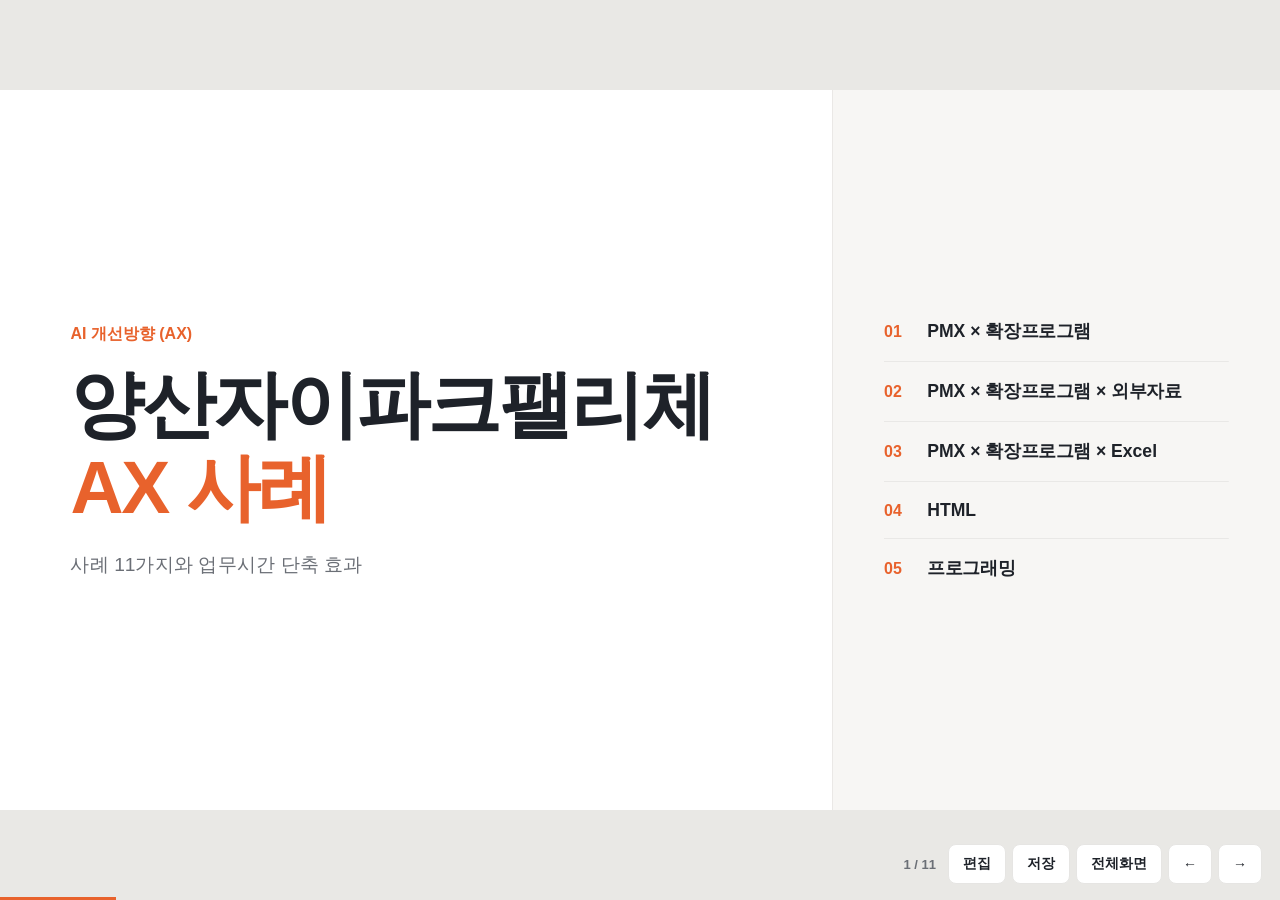
==== ax/index.html @ f62d70ca "Add files via upload" ====
<!DOCTYPE html>
<html lang="ko"><head><meta charset="utf-8"><meta name="viewport" content="width=device-width,initial-scale=1">
<title>양산자이파크팰리체 AX 사례</title>
<style>
:root{--ink:#1E2229;--sub:#6B6F76;--line:#E6E5E3;--soft:#F7F6F4;--soft2:#EFEEEB;--acc:#E8622C;--acc2:#FCEDE5;--blue:#2783DE;--blue2:#E5F2FC}
*{box-sizing:border-box;margin:0;padding:0}
html,body{height:100%;background:#E9E8E5;overflow:hidden;font-family:Pretendard,"Malgun Gothic","Apple SD Gothic Neo","Noto Sans KR","Noto Sans CJK KR",sans-serif;color:var(--ink);-webkit-font-smoothing:antialiased}
#stage{position:absolute;left:50%;top:50%;width:1600px;height:900px;transform-origin:0 0}
.slide{position:absolute;inset:0;background:#fff;padding:72px 88px;display:none;overflow:hidden}
.slide.active{display:block;animation:fade .25s ease}
@keyframes fade{from{opacity:0}to{opacity:1}}
@media (prefers-reduced-motion:reduce){.slide.active{animation:none}}
em{font-style:normal;color:var(--acc)}
.lab{font-size:18px;font-weight:700;color:var(--acc);letter-spacing:.02em;display:flex;gap:10px;align-items:center}
.head h2,.side h2{font-size:46px;font-weight:800;letter-spacing:-.02em;line-height:1.25;margin-top:14px}
.chip{display:inline-block;padding:7px 14px;border:1.5px solid var(--ink);border-radius:8px;font-size:17px;font-weight:700;background:#fff}
.x{margin:0 8px;color:var(--acc);font-weight:800;font-size:20px}
.ph{color:#A8A6A1!important}
/* cover */
.cover{display:none;padding:0}
.cover.active{display:grid;grid-template-columns:1fr 560px}
.cv-l{padding:110px 88px;display:flex;flex-direction:column;justify-content:center}
.kicker{font-size:20px;font-weight:700;color:var(--acc)}
.cover h1{font-size:92px;line-height:1.12;font-weight:800;letter-spacing:-.03em;margin:24px 0 28px}
.sub{font-size:24px;color:var(--sub)}
.who{margin-top:64px;font-size:20px;font-weight:600}
.cv-r{background:var(--soft);color:var(--ink);border-left:1px solid var(--line);padding:110px 64px;display:flex;flex-direction:column;justify-content:center;gap:0}
.cv-row{display:flex;gap:24px;align-items:baseline;padding:22px 0;border-bottom:1px solid var(--line);font-size:22px;font-weight:600}
.cv-row:last-child{border-bottom:0}
.cv-row b{color:var(--acc);font-size:20px;min-width:30px}
/* overview */
.ovs.active{background:var(--soft)}
.ov{display:grid;grid-template-columns:repeat(5,1fr);gap:18px;margin-top:52px;height:560px}
.ov-card{all:unset;box-sizing:border-box;cursor:pointer;background:#fff;border:1px solid var(--line);border-top:5px solid var(--acc);border-radius:12px;padding:28px 26px;display:flex;flex-direction:column;transition:transform .15s,box-shadow .15s}
.ov-card:hover,.ov-card:focus-visible{box-shadow:0 1px 2px rgba(0,0,0,.05),0 8px 20px rgba(0,0,0,.06)}
.ov-top{display:flex;justify-content:space-between;align-items:center}
.ov-n{font-size:48px;font-weight:800;color:var(--acc);line-height:1;letter-spacing:-.02em}
.ov-c{font-size:14px;font-weight:700;color:var(--acc);background:var(--acc2);border-radius:6px;padding:5px 10px}
.ov-f{margin:26px 0 24px;height:150px;display:flex;flex-direction:column;align-items:center;justify-content:flex-start;text-align:center;gap:2px}
.ft{font-size:25px;font-weight:800;line-height:1.3;letter-spacing:-.01em}
.fx{font-size:18px;font-weight:800;color:var(--acc);line-height:1.1}
.ov-card ul{list-style:none;border-top:1px solid var(--line);padding-top:20px;display:flex;flex-direction:column;gap:10px}
.ov-card li{font-size:19px;font-weight:600;display:flex;align-items:center;gap:10px;color:#3A3F47}
.ov-card li:before{content:"";width:6px;height:6px;border-radius:50%;background:var(--acc);flex:0 0 6px}
/* section */
.sec.active{display:grid;grid-template-columns:320px 1fr;grid-template-rows:auto 1fr;column-gap:32px;row-gap:24px;padding:48px 56px 40px}
.sec .side{display:contents}
.sec .side>.lab,.sec .side>h2{grid-column:1/-1}
.sec .side>.lab{grid-row:1;align-self:start}
.sec .side>h2{grid-row:1;margin:40px 0 0!important}
.sec .cases{grid-column:1;grid-row:2}
.sec .stagev{grid-column:2;grid-row:2;justify-content:flex-start}
.side{display:flex;flex-direction:column;min-height:0}
.num{background:var(--acc);color:#fff;border-radius:6px;padding:2px 10px}
.side h2{font-size:36px;white-space:nowrap}
.tools{margin:18px 0 22px}
.cases{display:flex;flex-direction:column;gap:10px;flex:1;min-height:0}
.case{border:1px solid var(--line);border-radius:10px;padding:14px 18px;cursor:pointer;background:#fff;transition:border-color .15s,background .15s}
.case:focus-visible{outline:2px solid var(--blue)}
.case.on{border-color:var(--acc);background:var(--acc2)}
.step{margin-left:6px;font-size:15px;color:var(--sub);font-weight:600}
.c-name{font-size:24px;font-weight:800}

.sec:not(.multi) .c-name{font-size:30px}.sec:not(.multi) .case{padding:28px 26px;cursor:default;background:var(--soft);border-color:var(--line)}.sec:not(.multi) .c-body p{font-size:18px;margin-top:18px}.sec:not(.multi) .c-body b{font-size:13px}
.multi .cases{gap:10px}.multi .case{padding:14px 18px}.multi .c-name{font-size:21px}
.c-body{display:block;margin-top:8px}
.case.on .c-body,.sec:not(.multi) .c-body{display:block}
.c-body p{font-size:15px;line-height:1.45;display:flex;flex-direction:column;gap:2px;margin-top:8px}
.c-body b{font-size:12px;font-weight:800;color:var(--acc);letter-spacing:.04em}
.arr{font-size:26px;color:var(--sub)}
.stagev{position:relative;display:flex;flex-direction:column;justify-content:center}
.vslot{display:none;width:100%;max-height:100%;aspect-ratio:16/9;background:var(--soft);border:1.5px dashed #D3D1CC;border-radius:12px;overflow:hidden;position:relative}
.vslot.on{display:block}
.vslot video,.vslot iframe{width:100%;height:100%;border:0;display:block;background:#000}
.vempty{position:absolute;inset:0;display:flex;flex-direction:column;align-items:center;justify-content:center;gap:14px;color:var(--sub);font-size:18px;text-align:center}
.vempty .play{width:84px;height:84px;border-radius:50%;border:2px solid var(--acc);display:flex;align-items:center;justify-content:center;font-size:30px;color:var(--acc);padding-left:5px}
.vempty small{font-size:15px;color:#A8A6A1}
.vslot:has(video),.vslot:has(iframe){background:#000;border:0}
.vslot:has(.ytcard){background:#000;border:0}
.ytcard{position:absolute;inset:0;display:flex;align-items:center;justify-content:center;text-decoration:none}
.ytcard img{width:100%;height:100%;object-fit:contain;opacity:.85}
.ytplay{position:absolute;width:96px;height:68px;border-radius:18px;background:#FF0033;color:#fff;font-size:30px;display:flex;align-items:center;justify-content:center;padding-left:4px}
.ytmsg{position:absolute;bottom:22px;color:#fff;font-size:17px;font-weight:600;background:rgba(0,0,0,.55);padding:8px 16px;border-radius:8px}
body.editing .vslot{cursor:pointer}
body.editing .vslot:has(video,iframe,.ytcard)::after{content:"클릭해서 영상 바꾸기";position:absolute;inset:0;display:flex;align-items:flex-start;justify-content:flex-end;padding:16px;font-size:16px;font-weight:700;color:#fff;background:linear-gradient(rgba(0,0,0,.45),transparent 30%);z-index:5}
.vcap{display:flex;align-items:center;gap:10px;margin-top:16px;font-size:18px;font-weight:700}
.dot{width:10px;height:10px;border-radius:50%;background:var(--acc)}
body.editing .vslot{cursor:pointer;outline:2px dashed var(--acc);outline-offset:4px}
/* summary */
.sum-wrap{display:grid;grid-template-columns:1fr 360px;gap:40px;margin-top:32px}
.bars{display:flex;flex-direction:column;gap:5px}
.bars-h,.bar{display:grid;grid-template-columns:210px 1fr 170px 90px;align-items:center;gap:16px;height:44px}
.bar .bn{font-size:17px;font-weight:700;white-space:nowrap;overflow:hidden;text-overflow:ellipsis}
.bar .bn i{font-style:normal;color:var(--acc);font-size:13px;margin-right:8px}
.track{position:relative;height:30px;background:var(--soft);border-radius:6px}
.track .b1{position:absolute;left:0;top:0;bottom:0;background:#D9D7D3;border-radius:6px}
.track .b2{position:absolute;left:0;top:0;bottom:0;background:var(--acc);border-radius:6px}
.track .tx{position:absolute;left:12px;top:0;line-height:30px;font-size:13px;color:var(--sub);font-weight:600}
.bars-h{font-size:13px;color:var(--sub);font-weight:700;height:22px;align-items:center}.bars-h span:nth-child(3),.bars-h span:nth-child(4){text-align:right}
.bar .bt{font-size:16px;font-weight:700;text-align:right;white-space:nowrap;color:var(--sub)}.bar .bt .bf,.bar .bt .af{color:var(--ink)}
.bar .bp{font-size:16px;font-weight:800;text-align:right;white-space:nowrap}
.bar .bp small{font-size:12px;color:var(--sub);font-weight:600;margin-left:4px}
.total{background:var(--acc2);color:var(--ink);border-radius:14px;padding:40px 36px;display:flex;flex-direction:column}
.t-lab{font-size:18px;font-weight:700;color:var(--sub)}
.t-row{display:flex;align-items:center;gap:18px;margin-top:28px}
.t-row small{display:block;font-size:14px;color:var(--sub);font-weight:600;margin-bottom:4px}
.t-row b{font-size:32px;font-weight:800;white-space:nowrap}
.t-row div:nth-child(3) b{color:var(--acc)}

.t-pct{margin-top:40px;display:flex;align-items:baseline;gap:10px}
.t-pct b{font-size:80px;white-space:nowrap;font-weight:800;line-height:1;color:var(--acc);letter-spacing:-.03em}
.t-pct span{font-size:26px;font-weight:700;white-space:nowrap}
.t-note{margin-top:auto;font-size:14px;color:rgba(255,255,255,.55);line-height:1.5}
.legend{display:flex;gap:20px;font-size:14px;color:var(--sub);margin-top:14px;font-weight:600}
.legend span:before{content:"";display:inline-block;width:14px;height:10px;border-radius:3px;margin-right:6px;background:#D9D7D3}
.legend span.a:before{background:var(--acc)}
.kpi{display:grid;grid-template-columns:1fr 60px 1fr 1fr;gap:24px;align-items:center;margin-top:110px}
.k{background:var(--soft);border-radius:14px;padding:40px 40px 44px}
.k small{display:block;font-size:20px;font-weight:700;color:var(--sub)}
.kv{display:flex;align-items:baseline;gap:8px;margin-top:18px;white-space:nowrap}
.kv b{font-size:96px;font-weight:800;line-height:1;letter-spacing:-.03em}
.kv span{font-size:28px;font-weight:700}
.k-arr{font-size:44px;color:var(--sub);text-align:center}
.k.hl{background:var(--acc2)}.k.hl b,.k.hl .kv span{color:var(--acc)}
.k-note{margin-top:36px;font-size:17px;color:var(--sub)}
/* end */
.end.active{display:flex;flex-direction:column;padding:96px 88px}
.end h2{font-size:64px;font-weight:800;line-height:1.25;letter-spacing:-.02em}
.next{display:grid;grid-template-columns:repeat(3,1fr);gap:24px;margin-top:72px}
.next>div{border-top:3px solid var(--ink);padding-top:24px}
.next b{font-size:18px;color:var(--acc)}
.next h3{font-size:30px;font-weight:800;margin:12px 0 12px}
.next p{font-size:19px;color:var(--sub);line-height:1.5}
.end-f{margin-top:auto;font-size:18px;color:var(--sub);font-weight:600}
/* chrome */
#nav{position:fixed;right:18px;bottom:16px;display:flex;gap:6px;z-index:10;align-items:center}
#nav button{min-width:44px;height:40px;padding:0 14px;border:1px solid var(--line);background:#fff;border-radius:8px;font:inherit;font-size:14px;font-weight:700;color:var(--ink);cursor:pointer}
#nav button:hover{border-color:var(--ink)}
#nav #edit.on{background:var(--acc);border-color:var(--acc);color:#fff}
#pg{font-size:13px;color:var(--sub);margin-right:6px;font-weight:600}
#prog{position:fixed;left:0;bottom:0;height:3px;background:var(--acc);z-index:10;transition:width .2s}
body.present #nav{opacity:0}body.present #nav:hover{opacity:1}
body.editing .e{outline:1px dashed #E8622C66;cursor:text;min-width:10px}
body.editing .e:focus{outline:2px solid var(--acc)}
#hint{position:fixed;left:18px;bottom:22px;font-size:13px;color:var(--sub);display:none;z-index:10}
body.editing #hint{display:block}
/* modal */
#vm{position:fixed;inset:0;background:rgba(20,22,26,.5);display:none;align-items:center;justify-content:center;z-index:20}
#vm.open{display:flex}
#vm .box{background:#fff;border-radius:12px;padding:28px;width:520px;font-size:15px}
#vm h4{font-size:20px;margin-bottom:6px}
#vm p{color:var(--sub);line-height:1.5;margin-bottom:16px;font-size:14px}
#vm label{display:block;font-weight:700;margin:14px 0 6px}
#vm input[type=text]{width:100%;height:44px;border:1px solid var(--line);border-radius:8px;padding:0 12px;font:inherit}
#vm .row{display:flex;gap:8px;margin-top:22px;justify-content:flex-end}
#vm button{height:44px;padding:0 16px;border-radius:8px;border:1px solid var(--line);background:#fff;font:inherit;font-weight:700;cursor:pointer}
#vm .pri{background:var(--ink);color:#fff;border-color:var(--ink)}
#vm .del{margin-right:auto;color:#C2453A}
#vm .file{background:var(--soft);width:100%;text-align:left}
</style></head>
<body class="">
<div id="stage" style="transform: translate(-50%, -50%) scale(1.00111); transform-origin: center center; left: 50%; top: 50%;">
<section class="slide cover">
 <div class="cv-l">
  <div class="kicker e">AI 개선방향 (AX)</div>
  <h1 class="e">양산자이파크팰리체<br><em>AX 사례</em></h1>
  <p class="sub e">사례 11가지와 업무시간 단축 효과</p>
 </div>
 <div class="cv-r"><div class="cv-row"><b>01</b><span>PMX × 확장프로그램</span></div><div class="cv-row"><b>02</b><span>PMX × 확장프로그램 × 외부자료</span></div><div class="cv-row"><b>03</b><span>PMX × 확장프로그램 × Excel</span></div><div class="cv-row"><b>04</b><span>HTML</span></div><div class="cv-row"><b>05</b><span>프로그래밍</span></div></div>
</section>
<section class="slide ovs">
 <div class="head"><div class="lab e">한눈에 보기</div><h2 class="e">도구 조합 5가지로 <em>11개 업무</em>를 바꿨습니다</h2></div>
 <div class="ov"><button class="ov-card" data-go="sec01"><div class="ov-top"><span class="ov-n">01</span><span class="ov-c">사례 4</span></div><div class="ov-f"><span class="ft">PMX</span><span class="fx">×</span><span class="ft">확장프로그램</span></div><ul><li><span class="e">위험성평가</span></li><li><span class="e">출역</span></li><li><span class="e">장비관리</span></li><li><span class="e">유소견자 관리</span></li></ul></button><button class="ov-card" data-go="sec02"><div class="ov-top"><span class="ov-n">02</span><span class="ov-c">사례 2</span></div><div class="ov-f"><span class="ft">PMX</span><span class="fx">×</span><span class="ft">확장프로그램</span><span class="fx">×</span><span class="ft">외부자료</span></div><ul><li><span class="e">노무비닷컴</span></li><li><span class="e">혹서기 관리</span></li></ul></button><button class="ov-card" data-go="sec03"><div class="ov-top"><span class="ov-n">03</span><span class="ov-c">사례 1</span></div><div class="ov-f"><span class="ft">PMX</span><span class="fx">×</span><span class="ft">확장프로그램</span><span class="fx">×</span><span class="ft">Excel</span></div><ul><li><span class="e">건강기록 자동입력</span></li></ul></button><button class="ov-card" data-go="sec04"><div class="ov-top"><span class="ov-n">04</span><span class="ov-c">사례 1</span></div><div class="ov-f"><span class="ft">HTML</span></div><ul><li><span class="e">안전관리비</span></li></ul></button><button class="ov-card" data-go="sec05"><div class="ov-top"><span class="ov-n">05</span><span class="ov-c">사례 3</span></div><div class="ov-f"><span class="ft">프로그래밍</span></div><ul><li><span class="e">근골격계</span></li><li><span class="e">MSDS 경고표지</span></li><li><span class="e">AI CCTV</span></li></ul></button></div>
</section>
<section class="slide sec multi" id="sec01">
 <div class="side">
  <div class="lab"><span class="num">01</span><span class="e">AX 사례</span></div>
  <h2 class="e">PMX × 확장프로그램</h2>
  <div class="cases"><div class="case on" data-id="risk" tabindex="0">
  <div class="c-name e">위험성평가</div>
  <div class="c-body"><p><b>Before</b><span class="e ph">기존 업무 방식을 입력하세요</span></p><p><b>After</b><span class="e ph">개선된 방식을 입력하세요</span></p></div>
</div><div class="case" data-id="work" tabindex="0">
  <div class="c-name e">출역</div>
  <div class="c-body"><p><b>Before</b><span class="e ph">기존 업무 방식을 입력하세요</span></p><p><b>After</b><span class="e ph">개선된 방식을 입력하세요</span></p></div>
</div><div class="case" data-id="equip" tabindex="0">
  <div class="c-name e">장비관리</div>
  <div class="c-body"><p><b>Before</b><span class="e ph">기존 업무 방식을 입력하세요</span></p><p><b>After</b><span class="e ph">개선된 방식을 입력하세요</span></p></div>
</div><div class="case" data-id="health" tabindex="0">
  <div class="c-name e">유소견자 관리</div>
  <div class="c-body"><p><b>Before</b><span class="e ph">기존 업무 방식을 입력하세요</span></p><p><b>After</b><span class="e ph">개선된 방식을 입력하세요</span></p></div>
</div></div>
 </div>
 <div class="stagev"><div class="vslot on" data-id="risk" data-src="https://youtube.com/shorts/y5sbkFoFBXw?si=GekXJqqQAUmkDyYn"></div><div class="vslot" data-id="work" data-src=""></div><div class="vslot" data-id="equip" data-src=""></div><div class="vslot" data-id="health" data-src=""></div></div>
</section>
<section class="slide sec" id="sec02">
 <div class="side">
  <div class="lab"><span class="num">02</span><span class="e">AX 사례</span><span class="step">1 / 2</span></div>
  <h2 class="e">PMX × 확장프로그램 × 외부자료</h2>
  <div class="cases"><div class="case on" data-id="nomu" tabindex="0">
  <div class="c-name e">노무비닷컴</div>
  <div class="c-body"><p><b>Before</b><span class="e ph">기존 업무 방식을 입력하세요</span></p><p><b>After</b><span class="e ph">개선된 방식을 입력하세요</span></p></div>
</div></div>
 </div>
 <div class="stagev"><div class="vslot on" data-id="nomu" data-src=""></div></div>
</section>
<section class="slide sec">
 <div class="side">
  <div class="lab"><span class="num">02</span><span class="e">AX 사례</span><span class="step">2 / 2</span></div>
  <h2 class="e">PMX × 확장프로그램 × 외부자료</h2>
  <div class="cases"><div class="case on" data-id="heat" tabindex="0">
  <div class="c-name e">혹서기 관리</div>
  <div class="c-body"><p><b>Before</b><span class="e ph">기존 업무 방식을 입력하세요</span></p><p><b>After</b><span class="e ph">개선된 방식을 입력하세요</span></p></div>
</div></div>
 </div>
 <div class="stagev"><div class="vslot on" data-id="heat" data-src=""></div></div>
</section>
<section class="slide sec" id="sec03">
 <div class="side">
  <div class="lab"><span class="num">03</span><span class="e">AX 사례</span></div>
  <h2 class="e">PMX × 확장프로그램 × Excel</h2>
  <div class="cases"><div class="case on" data-id="hrec" tabindex="0">
  <div class="c-name e">건강기록 자동입력</div>
  <div class="c-body"><p><b>Before</b><span class="e ph">기존 업무 방식을 입력하세요</span></p><p><b>After</b><span class="e ph">개선된 방식을 입력하세요</span></p></div>
</div></div>
 </div>
 <div class="stagev"><div class="vslot on" data-id="hrec" data-src=""></div></div>
</section>
<section class="slide sec" id="sec04">
 <div class="side">
  <div class="lab"><span class="num">04</span><span class="e">AX 사례</span></div>
  <h2 class="e">HTML</h2>
  <div class="cases"><div class="case on" data-id="sfee" tabindex="0">
  <div class="c-name e">안전관리비</div>
  <div class="c-body"><p><b>Before</b><span class="e ph">기존 업무 방식을 입력하세요</span></p><p><b>After</b><span class="e ph">개선된 방식을 입력하세요</span></p></div>
</div></div>
 </div>
 <div class="stagev"><div class="vslot on" data-id="sfee" data-src=""></div></div>
</section>
<section class="slide sec" id="sec05">
 <div class="side">
  <div class="lab"><span class="num">05</span><span class="e">AX 사례</span><span class="step">1 / 3</span></div>
  <h2 class="e">프로그래밍</h2>
  <div class="cases"><div class="case on" data-id="msk" tabindex="0">
  <div class="c-name e">근골격계</div>
  <div class="c-body"><p><b>Before</b><span class="e ph">기존 업무 방식을 입력하세요</span></p><p><b>After</b><span class="e ph">개선된 방식을 입력하세요</span></p></div>
</div></div>
 </div>
 <div class="stagev"><div class="vslot on" data-id="msk" data-src=""></div></div>
</section>
<section class="slide sec">
 <div class="side">
  <div class="lab"><span class="num">05</span><span class="e">AX 사례</span><span class="step">2 / 3</span></div>
  <h2 class="e">프로그래밍</h2>
  <div class="cases"><div class="case on" data-id="msds" tabindex="0">
  <div class="c-name e">MSDS 경고표지</div>
  <div class="c-body"><p><b>Before</b><span class="e ph">기존 업무 방식을 입력하세요</span></p><p><b>After</b><span class="e ph">개선된 방식을 입력하세요</span></p></div>
</div></div>
 </div>
 <div class="stagev"><div class="vslot on" data-id="msds" data-src=""></div></div>
</section>
<section class="slide sec">
 <div class="side">
  <div class="lab"><span class="num">05</span><span class="e">AX 사례</span><span class="step">3 / 3</span></div>
  <h2 class="e">프로그래밍</h2>
  <div class="cases"><div class="case on" data-id="cctv" tabindex="0">
  <div class="c-name e">AI CCTV</div>
  <div class="c-body"><p><b>Before</b><span class="e ph">기존 업무 방식을 입력하세요</span></p><p><b>After</b><span class="e ph">개선된 방식을 입력하세요</span></p></div>
</div></div>
 </div>
 <div class="stagev"><div class="vslot on" data-id="cctv" data-src=""></div></div>
</section>
<section class="slide sum">
 <div class="head"><div class="lab e">효과</div><h2 class="e">반복업무 시간이 <em>이만큼</em> 줄었습니다</h2></div>
 <div class="kpi">
  <div class="k"><small class="e">기존</small><div class="kv"><b class="bf e ph">○○</b><span class="e">시간</span></div></div>
  <div class="k-arr">→</div>
  <div class="k"><small class="e">AX 적용 후</small><div class="kv"><b class="af e ph">○○</b><span class="e">시간</span></div></div>
  <div class="k hl"><small class="e">단축</small><div class="kv"><b id="tPct">○○</b><span>%</span></div></div>
 </div>
 <p class="k-note e ph">기준을 입력하세요 (예: 월 기준, 11개 업무 합계)</p>
</section>
</div>
<div id="prog" style="width: 27.2727%;"></div>
<div id="hint">편집 모드 · 점선 글자 클릭해 수정 · 영상 칸 클릭해 영상 넣기 · Ctrl+S 저장</div>
<div id="nav"><span id="pg">3 / 11</span><button id="edit" class="">편집</button><button id="save" title="수정한 내용을 HTML 파일로 저장">저장</button><button id="full" title="전체화면">전체화면</button><button id="prev" aria-label="이전">←</button><button id="next" aria-label="다음">→</button></div>
<div id="vm" class=""><div class="box">
 <h4>시연영상 넣기</h4>
 <p>파일은 <b>이 HTML과 같은 폴더</b>에 두세요. 저장하면 파일 이름으로 연결됩니다.</p>
 <button class="file" id="vmFile">📁 영상 파일 선택 (mp4 등)</button><input type="file" id="vmInput" accept="video/*" hidden="">
 <label for="vmUrl">또는 링크 (유튜브·영상 주소)</label>
 <input type="text" id="vmUrl" placeholder="https://youtu.be/...">
 <div class="row"><button class="del" id="vmDel">영상 지우기</button><button id="vmCancel">취소</button><button class="pri" id="vmOk">적용</button></div>
</div></div>
<script>
(function(){
const S=[...document.querySelectorAll('.slide')];let cur=0;const stage=document.getElementById('stage');
const blobs={};
function fit(){const k=Math.min(innerWidth/1600,innerHeight/900);stage.style.transform=`scale(${k}) translate(-50%,-50%)`;stage.style.transformOrigin='0 0';stage.style.left='50%';stage.style.top='50%';stage.style.transform=`translate(-50%,-50%) scale(${k})`;stage.style.transformOrigin='center center'}
addEventListener('resize',fit);fit();
function show(i){cur=(i+S.length)%S.length;S.forEach((s,j)=>s.classList.toggle('active',j===cur));
 document.querySelectorAll('video').forEach(v=>{if(!S[cur].contains(v))v.pause()});
 document.getElementById('pg').textContent=(cur+1)+' / '+S.length;document.getElementById('prog').style.width=((cur+1)/S.length*100)+'%';
 if(S[cur].classList.contains('sum'))summary();}
document.getElementById('next').onclick=()=>show(cur+1);document.getElementById('prev').onclick=()=>show(cur-1);
document.getElementById('full').onclick=()=>{document.fullscreenElement?document.exitFullscreen():document.documentElement.requestFullscreen()};
addEventListener('keydown',e=>{
 if((e.ctrlKey||e.metaKey)&&e.key.toLowerCase()==='s'){e.preventDefault();save();return}
 if(document.body.classList.contains('editing')&&document.activeElement&&document.activeElement.isContentEditable)return;
 if(document.getElementById('vm').classList.contains('open'))return;
 if(['ArrowRight','PageDown',' '].includes(e.key)){e.preventDefault();show(cur+1)}
 if(['ArrowLeft','PageUp'].includes(e.key)){e.preventDefault();show(cur-1)}
});
document.querySelectorAll('[data-go]').forEach(b=>b.onclick=()=>{if(document.body.classList.contains('editing'))return;show(S.indexOf(document.getElementById(b.dataset.go)))});
// cases -> video tabs
document.querySelectorAll('.sec').forEach(sec=>{sec.querySelectorAll('.case').forEach(c=>{
 const act=()=>{sec.querySelectorAll('.case').forEach(x=>x.classList.toggle('on',x===c));
  sec.querySelectorAll('.vslot').forEach(v=>{const on=v.dataset.id===c.dataset.id;v.classList.toggle('on',on);if(!on){const vd=v.querySelector('video');vd&&vd.pause()}});};
 c.addEventListener('click',e=>{if(e.target.isContentEditable)return;act()});c.addEventListener('keydown',e=>{if(e.key==='Enter'&&!e.target.isContentEditable)act()});
 if(c.classList.contains('on'))act();
})});
// video slots
function yt(u){const m=u.match(/(?:youtu\.be\/|v=|shorts\/|embed\/)([\w-]{11})/);return m?m[1]:null}
function render(v){const src=v.dataset.src;v.innerHTML='';
 if(!src){v.innerHTML='<div class="vempty"><div class="play">▶</div>시연영상<small>편집 모드에서 클릭해 영상을 넣으세요</small></div>';return}
 const id=yt(src);
 if(id){
  if(location.protocol==='file:'){v.innerHTML='<a class="ytcard" href="https://www.youtube.com/watch?v='+id+'" target="_blank" rel="noopener"><img src="https://i.ytimg.com/vi/'+id+'/hqdefault.jpg" alt="" onerror="this.remove()"><span class="ytplay">▶</span><span class="ytmsg">클릭하면 유튜브에서 재생됩니다</span></a>';
   v.querySelector('a').addEventListener('click',e=>{if(document.body.classList.contains('editing'))e.preventDefault()});return}
  v.innerHTML='<iframe src="https://www.youtube.com/embed/'+id+'?rel=0" referrerpolicy="strict-origin-when-cross-origin" allow="autoplay; encrypted-media; fullscreen; picture-in-picture" allowfullscreen></iframe>';return}
 if(/^https?:\/\/(drive\.google|.*sharepoint|.*vimeo)/.test(src)&&!/\.(mp4|webm|mov)(\?|$)/i.test(src)){let s=src.replace('/view','/preview');v.innerHTML='<iframe src="'+s+'" allow="autoplay; fullscreen" allowfullscreen></iframe>';return}
 const vd=document.createElement('video');vd.controls=true;vd.preload='metadata';vd.src=blobs[src]||src;v.appendChild(vd);}
document.querySelectorAll('.vslot').forEach(render);
let target=null,pendingFile=null;const vm=document.getElementById('vm'),url=document.getElementById('vmUrl'),inp=document.getElementById('vmInput');
document.querySelectorAll('.vslot').forEach(v=>v.addEventListener('click',e=>{if(!document.body.classList.contains('editing'))return;e.preventDefault();target=v;pendingFile=null;url.value=blobs[v.dataset.src]?'':v.dataset.src;document.getElementById('vmFile').textContent='📁 영상 파일 선택 (mp4 등)';vm.classList.add('open')},true));
document.getElementById('vmFile').onclick=()=>inp.click();
inp.onchange=()=>{const f=inp.files[0];if(!f)return;pendingFile=f;url.value='';document.getElementById('vmFile').textContent='📁 '+f.name;};
document.getElementById('vmCancel').onclick=()=>vm.classList.remove('open');
document.getElementById('vmDel').onclick=()=>{target.dataset.src='';render(target);vm.classList.remove('open')};
document.getElementById('vmOk').onclick=()=>{if(pendingFile){blobs[pendingFile.name]=URL.createObjectURL(pendingFile);target.dataset.src=pendingFile.name}else target.dataset.src=url.value.trim();render(target);vm.classList.remove('open');inp.value=''};
// numbers (summary slide)
const num=t=>{const n=parseFloat(String(t).replace(/[^\d.]/g,''));return isNaN(n)?null:n};
const fmt=m=>m>=60?(Math.round(m/6)/10)+'시간':Math.round(m*10)/10+'분';
function summary(){const s=document.querySelector('.sum');const bf=num(s.querySelector('.bf').textContent),af=num(s.querySelector('.af').textContent);
 document.getElementById('tPct').textContent=(bf&&af!=null)?Math.round((1-af/bf)*100):'○○';}
document.addEventListener('input',e=>{const t=e.target;if(t.classList&&t.classList.contains('ph'))t.classList.remove('ph');
 if(t.closest&&t.closest('.sum'))summary();
 });
document.addEventListener('focusin',e=>{const t=e.target;if(t.classList&&t.classList.contains('ph')&&document.body.classList.contains('editing')){const r=document.createRange();r.selectNodeContents(t);const sl=getSelection();sl.removeAllRanges();sl.addRange(r)}});
summary();
// edit / save
const eb=document.getElementById('edit');
function setEdit(on){document.body.classList.toggle('editing',on);eb.classList.toggle('on',on);eb.textContent=on?'편집 끝':'편집';document.querySelectorAll('.e').forEach(el=>{if(on)el.setAttribute('contenteditable','true');else el.removeAttribute('contenteditable')})}
eb.onclick=()=>setEdit(!document.body.classList.contains('editing'));
function save(){const was=document.body.classList.contains('editing');setEdit(false);
 document.querySelectorAll('.vslot').forEach(v=>v.innerHTML='');
 S.forEach(s=>s.classList.remove('active'));
 const h='<!DOCTYPE html>\n'+document.documentElement.outerHTML;
 document.querySelectorAll('.vslot').forEach(render);show(cur);if(was)setEdit(true);
 const a=document.createElement('a');a.href=URL.createObjectURL(new Blob([h],{type:'text/html'}));a.download='AX_발표자료.html';a.click();setTimeout(()=>URL.revokeObjectURL(a.href),1500);}
document.getElementById('save').onclick=save;
document.body.classList.remove('editing');document.body.className='';
show(0);window.__show=show;
})();
</script>

</body></html>
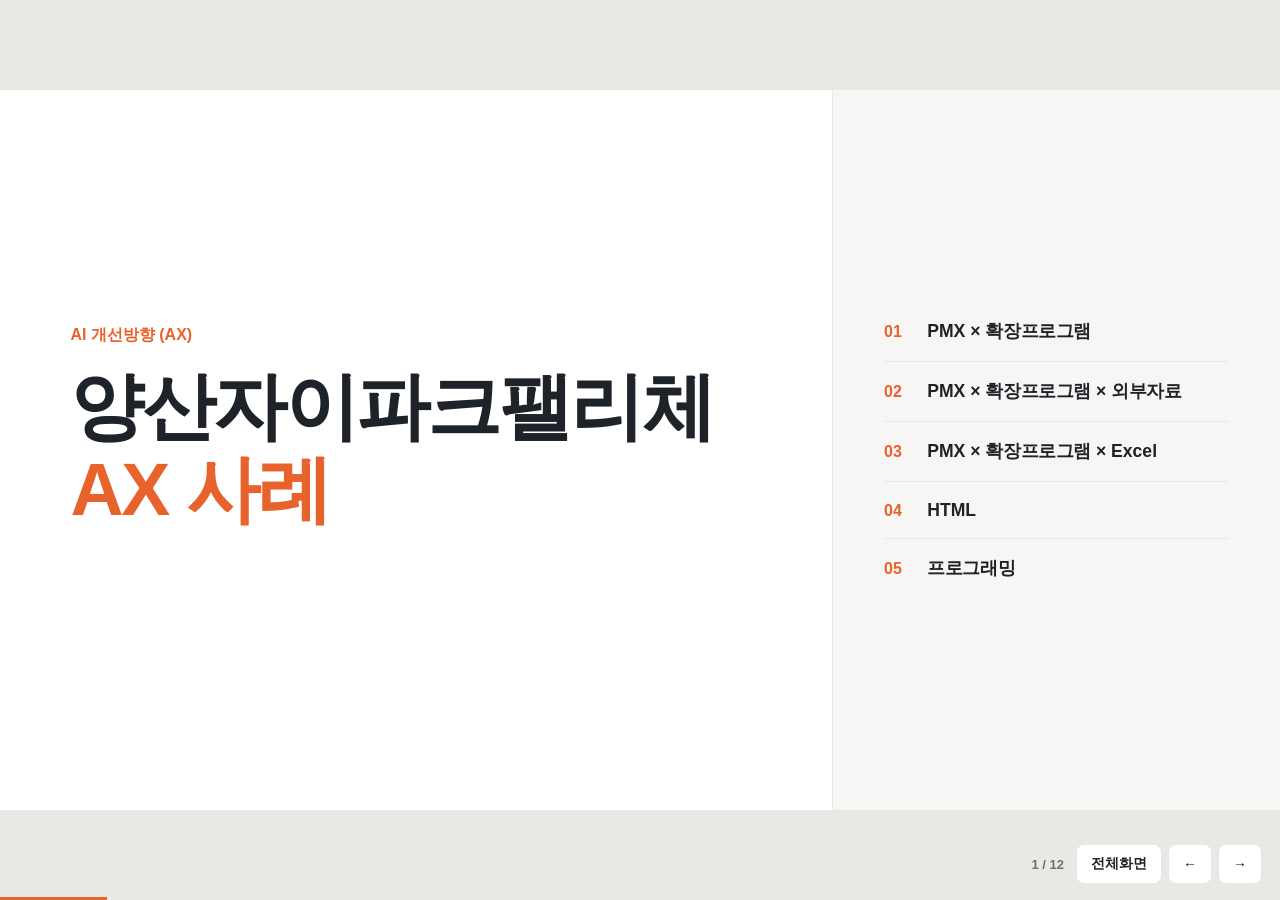
==== commit 0329840c: "Add files via upload" ====
--- a/ax/index.html
+++ b/ax/index.html
@@ -1,5 +1,5 @@
 <!DOCTYPE html>
-<html lang="ko"><head><meta charset="utf-8"><meta name="viewport" content="width=device-width,initial-scale=1">
+<html lang="ko" data-final="1"><head><meta charset="utf-8"><meta name="viewport" content="width=device-width,initial-scale=1">
 <title>양산자이파크팰리체 AX 사례</title>
 <style>
 :root{--ink:#1E2229;--sub:#6B6F76;--line:#E6E5E3;--soft:#F7F6F4;--soft2:#EFEEEB;--acc:#E8622C;--acc2:#FCEDE5;--blue:#2783DE;--blue2:#E5F2FC}
@@ -20,6 +20,54 @@
 .cover{display:none;padding:0}
 .cover.active{display:grid;grid-template-columns:1fr 560px}
 .cv-l{padding:110px 88px;display:flex;flex-direction:column;justify-content:center}
+.det{padding:56px 72px 64px;flex-direction:column}.det.active{display:flex}
+.det>.lab{display:flex;align-items:center;gap:10px}
+.det>h2{margin:14px 0 30px;font-size:40px;line-height:1.3}
+.dg{flex:1;min-height:0;display:grid;grid-template-columns:430px 1fr;gap:40px;align-items:center}
+.steps{list-style:none;display:flex;flex-direction:column;gap:14px;margin:0;padding:0}
+.steps li{display:flex;gap:16px;align-items:flex-start;background:#fff;border:1px solid var(--line);border-radius:12px;padding:20px 22px}
+.sn{flex:0 0 34px;height:34px;border-radius:50%;background:var(--acc);color:#fff;font-weight:800;font-size:17px;display:flex;align-items:center;justify-content:center}
+.steps b{display:block;font-size:21px;font-weight:800;line-height:1.35}
+.steps p{margin:6px 0 0;font-size:16px;line-height:1.5;color:var(--sub)}
+.shot{margin:0;display:flex;flex-direction:column;align-items:flex-end;min-height:0;height:100%;justify-content:center}
+.shot img{border-radius:10px;box-shadow:0 2px 4px rgba(0,0,0,.06),0 10px 28px rgba(0,0,0,.10);display:block}
+.shot figcaption{margin-top:12px;font-size:15px;color:var(--sub)}
+.dg2{flex:1;min-height:0;display:flex;flex-direction:column;justify-content:space-between;gap:24px}
+.pics{display:flex;align-items:center;justify-content:center;gap:22px}
+.parr{font-size:34px;color:var(--acc);font-weight:800}
+.shot2{margin:0;display:flex;flex-direction:column;align-items:flex-end}
+.shot2 img{border-radius:10px;box-shadow:0 2px 4px rgba(0,0,0,.06),0 10px 28px rgba(0,0,0,.10);display:block}
+.shot2 figcaption{margin-top:10px;font-size:15px;color:var(--sub)}
+.hsteps .steps{flex-direction:row;gap:14px}
+.hsteps .steps li{flex:1;padding:16px 18px}
+.hsteps .steps b{font-size:18px}.hsteps .steps p{font-size:15px}
+.fin{display:none;flex-direction:column;justify-content:center;padding:88px 120px}.fin.active{display:flex}
+.fin h2{font-size:76px;line-height:1.2;margin:22px 0 56px;letter-spacing:-.02em}
+.chips{display:flex;flex-wrap:wrap;gap:12px;max-width:1200px}
+.chip{border:0!important;font-size:20px;font-weight:700;padding:10px 18px;border-radius:999px;background:var(--acc2);color:var(--acc)}
+.ba{display:flex;flex-direction:column;gap:8px;margin-top:14px}
+.row{display:grid;grid-template-columns:58px 1fr;gap:10px;align-items:start;padding:12px 14px;border-radius:10px}
+.row.bf{background:#F2F1EF}.row.af{background:var(--acc2)}
+.tag{font-size:12px;font-weight:800;letter-spacing:.03em;color:#8A8F98;padding-top:5px}
+.row.af .tag{color:var(--acc)}
+.kw{display:block;font-size:19px;font-weight:800;line-height:1.35;color:var(--ink)}
+.row.af .kw{color:var(--acc)}
+.ds{display:block;font-size:15px;line-height:1.5;color:var(--sub);margin-top:4px}
+.sec:not(.multi) .case{background:#fff!important}
+.sec:not(.multi) .ba{gap:12px;margin-top:22px}
+.sec:not(.multi) .row{padding:18px 18px;grid-template-columns:1fr;gap:6px}
+.sec:not(.multi) .tag{padding-top:0}
+.sec:not(.multi) .kw{font-size:23px}.sec:not(.multi) .ds{font-size:16px}
+.multi .case.on{background:#fff!important}
+.multi .ba{margin-top:10px;gap:6px}
+.multi .row{padding:7px 12px;align-items:center}
+.multi .tag{padding-top:0}
+.multi .kw{font-size:16px}
+.multi .ds{display:block;font-size:14px;margin-top:1px;line-height:1.4}
+.sec.multi.active{grid-template-columns:420px 1fr}
+.multi .case{padding:12px 16px!important}.multi .c-name{font-size:20px}
+.multi .ba{margin-top:8px;gap:5px}.multi .row{padding:6px 12px;grid-template-columns:52px 1fr}
+.multi .kw{font-size:15px;line-height:1.3}
 .kicker{font-size:20px;font-weight:700;color:var(--acc)}
 .cover h1{font-size:92px;line-height:1.12;font-weight:800;letter-spacing:-.03em;margin:24px 0 28px}
 .sub{font-size:24px;color:var(--sub)}
@@ -159,18 +207,18 @@
 #vm .file{background:var(--soft);width:100%;text-align:left}
 </style></head>
 <body class="">
-<div id="stage" style="transform: translate(-50%, -50%) scale(1.00111); transform-origin: center center; left: 50%; top: 50%;">
+<div id="stage" style="transform: translate(-50%, -50%) scale(1.01556); transform-origin: center center; left: 50%; top: 50%;">
 <section class="slide cover">
  <div class="cv-l">
   <div class="kicker e">AI 개선방향 (AX)</div>
   <h1 class="e">양산자이파크팰리체<br><em>AX 사례</em></h1>
-  <p class="sub e">사례 11가지와 업무시간 단축 효과</p>
+  <p class="sub e"><br></p>
  </div>
  <div class="cv-r"><div class="cv-row"><b>01</b><span>PMX × 확장프로그램</span></div><div class="cv-row"><b>02</b><span>PMX × 확장프로그램 × 외부자료</span></div><div class="cv-row"><b>03</b><span>PMX × 확장프로그램 × Excel</span></div><div class="cv-row"><b>04</b><span>HTML</span></div><div class="cv-row"><b>05</b><span>프로그래밍</span></div></div>
 </section>
 <section class="slide ovs">
- <div class="head"><div class="lab e">한눈에 보기</div><h2 class="e">도구 조합 5가지로 <em>11개 업무</em>를 바꿨습니다</h2></div>
- <div class="ov"><button class="ov-card" data-go="sec01"><div class="ov-top"><span class="ov-n">01</span><span class="ov-c">사례 4</span></div><div class="ov-f"><span class="ft">PMX</span><span class="fx">×</span><span class="ft">확장프로그램</span></div><ul><li><span class="e">위험성평가</span></li><li><span class="e">출역</span></li><li><span class="e">장비관리</span></li><li><span class="e">유소견자 관리</span></li></ul></button><button class="ov-card" data-go="sec02"><div class="ov-top"><span class="ov-n">02</span><span class="ov-c">사례 2</span></div><div class="ov-f"><span class="ft">PMX</span><span class="fx">×</span><span class="ft">확장프로그램</span><span class="fx">×</span><span class="ft">외부자료</span></div><ul><li><span class="e">노무비닷컴</span></li><li><span class="e">혹서기 관리</span></li></ul></button><button class="ov-card" data-go="sec03"><div class="ov-top"><span class="ov-n">03</span><span class="ov-c">사례 1</span></div><div class="ov-f"><span class="ft">PMX</span><span class="fx">×</span><span class="ft">확장프로그램</span><span class="fx">×</span><span class="ft">Excel</span></div><ul><li><span class="e">건강기록 자동입력</span></li></ul></button><button class="ov-card" data-go="sec04"><div class="ov-top"><span class="ov-n">04</span><span class="ov-c">사례 1</span></div><div class="ov-f"><span class="ft">HTML</span></div><ul><li><span class="e">안전관리비</span></li></ul></button><button class="ov-card" data-go="sec05"><div class="ov-top"><span class="ov-n">05</span><span class="ov-c">사례 3</span></div><div class="ov-f"><span class="ft">프로그래밍</span></div><ul><li><span class="e">근골격계</span></li><li><span class="e">MSDS 경고표지</span></li><li><span class="e">AI CCTV</span></li></ul></button></div>
+ <div class="head"><div class="lab e">한눈에 보기</div><h2 class="e"><em>10가지 업무</em>가 가벼워졌습니다</h2></div>
+ <div class="ov"><button class="ov-card" data-go="sec01"><div class="ov-top"><span class="ov-n">01</span><span class="ov-c">사례 3</span></div><div class="ov-f"><span class="ft">PMX</span><span class="fx">×</span><span class="ft">확장프로그램</span></div><ul><li><span class="e">위험성평가</span></li><li><span class="e">퇴근관리</span></li><li><span class="e">유소견자 관리</span></li></ul></button><button class="ov-card" data-go="sec02"><div class="ov-top"><span class="ov-n">02</span><span class="ov-c">사례 2</span></div><div class="ov-f"><span class="ft">PMX</span><span class="fx">×</span><span class="ft">확장프로그램</span><span class="fx">×</span><span class="ft">외부자료</span></div><ul><li><span class="e">노무비닷컴</span></li><li><span class="e">혹서기 관리</span></li></ul></button><button class="ov-card" data-go="sec03"><div class="ov-top"><span class="ov-n">03</span><span class="ov-c">사례 1</span></div><div class="ov-f"><span class="ft">PMX</span><span class="fx">×</span><span class="ft">확장프로그램</span><span class="fx">×</span><span class="ft">Excel</span></div><ul><li><span class="e">건강기록 자동입력</span></li></ul></button><button class="ov-card" data-go="sec04"><div class="ov-top"><span class="ov-n">04</span><span class="ov-c">사례 1</span></div><div class="ov-f"><span class="ft">HTML</span></div><ul><li><span class="e">안전관리비</span></li></ul></button><button class="ov-card" data-go="sec05"><div class="ov-top"><span class="ov-n">05</span><span class="ov-c">사례 3</span></div><div class="ov-f"><span class="ft">프로그래밍</span></div><ul><li><span class="e">근골격계</span></li><li><span class="e">MSDS 경고표지</span></li><li><span class="e">AI CCTV</span></li></ul></button></div>
 </section>
 <section class="slide sec multi" id="sec01">
  <div class="side">
@@ -178,19 +226,16 @@
   <h2 class="e">PMX × 확장프로그램</h2>
   <div class="cases"><div class="case on" data-id="risk" tabindex="0">
   <div class="c-name e">위험성평가</div>
-  <div class="c-body"><p><b>Before</b><span class="e ph">기존 업무 방식을 입력하세요</span></p><p><b>After</b><span class="e ph">개선된 방식을 입력하세요</span></p></div>
+  <div class="ba"><div class="row bf"><span class="tag">Before</span><div><b class="e kw">일일이 대조</b><span class="e ds">출역일보와 위험성평가를 하나씩 수기비교</span></div></div><div class="row af"><span class="tag">After</span><div><b class="e kw">자동 비교</b><span class="e ds">버튼을 누르면 작성 여부를 바로 확인</span></div></div></div>
 </div><div class="case" data-id="work" tabindex="0">
-  <div class="c-name e">출역</div>
-  <div class="c-body"><p><b>Before</b><span class="e ph">기존 업무 방식을 입력하세요</span></p><p><b>After</b><span class="e ph">개선된 방식을 입력하세요</span></p></div>
-</div><div class="case" data-id="equip" tabindex="0">
-  <div class="c-name e">장비관리</div>
-  <div class="c-body"><p><b>Before</b><span class="e ph">기존 업무 방식을 입력하세요</span></p><p><b>After</b><span class="e ph">개선된 방식을 입력하세요</span></p></div>
+  <div class="c-name e">퇴근관리</div>
+  <div class="ba"><div class="row bf"><span class="tag">Before</span><div><b class="e kw">전화로 확인</b><span class="e ds">일일이 전화해 퇴근 인원 파악</span></div></div><div class="row af"><span class="tag">After</span><div><b class="e kw">바로 문자 발송</b><span class="e ds">잔류인원 바로 확인 → 문자발송</span></div></div></div>
 </div><div class="case" data-id="health" tabindex="0">
   <div class="c-name e">유소견자 관리</div>
-  <div class="c-body"><p><b>Before</b><span class="e ph">기존 업무 방식을 입력하세요</span></p><p><b>After</b><span class="e ph">개선된 방식을 입력하세요</span></p></div>
-</div></div>
- </div>
- <div class="stagev"><div class="vslot on" data-id="risk" data-src="https://youtube.com/shorts/y5sbkFoFBXw?si=GekXJqqQAUmkDyYn"></div><div class="vslot" data-id="work" data-src=""></div><div class="vslot" data-id="equip" data-src=""></div><div class="vslot" data-id="health" data-src=""></div></div>
+  <div class="ba"><div class="row bf"><span class="tag">Before</span><div><b class="e kw">사이트 개별 조회</b><span class="e ds">사이트에서 한 명씩 확인</span></div></div><div class="row af"><span class="tag">After</span><div><b class="e kw">실시간 확인</b><span class="e ds">출역 인원 중 유소견자를 바로 표시 → 문자발송</span></div></div></div>
+</div></div>
+ </div>
+ <div class="stagev"><div class="vslot on" data-id="risk" data-src="https://youtu.be/a96L4Wc18O4"></div><div class="vslot" data-id="work" data-src="https://youtu.be/a96L4Wc18O4"></div><div class="vslot" data-id="health" data-src="https://youtu.be/CmPqfc2JFWY"></div></div>
 </section>
 <section class="slide sec" id="sec02">
  <div class="side">
@@ -198,10 +243,10 @@
   <h2 class="e">PMX × 확장프로그램 × 외부자료</h2>
   <div class="cases"><div class="case on" data-id="nomu" tabindex="0">
   <div class="c-name e">노무비닷컴</div>
-  <div class="c-body"><p><b>Before</b><span class="e ph">기존 업무 방식을 입력하세요</span></p><p><b>After</b><span class="e ph">개선된 방식을 입력하세요</span></p></div>
-</div></div>
- </div>
- <div class="stagev"><div class="vslot on" data-id="nomu" data-src=""></div></div>
+  <div class="ba"><div class="row bf"><span class="tag">Before</span><div><b class="e kw">서류 직접 대조</b><span class="e ds">출역일보와 기성내역서<br>일일이 비교</span></div></div><div class="row af"><span class="tag">After</span><div><b class="e kw">프로그램 분석</b><span class="e ds">노무비 닷컴 x PMX <br>등록인원, 출역기록 자동비교</span></div></div></div>
+</div></div>
+ </div>
+ <div class="stagev"><div class="vslot on" data-id="nomu" data-src="https://youtu.be/7Ug_qkuPB_c"></div></div>
 </section>
 <section class="slide sec">
  <div class="side">
@@ -209,10 +254,10 @@
   <h2 class="e">PMX × 확장프로그램 × 외부자료</h2>
   <div class="cases"><div class="case on" data-id="heat" tabindex="0">
   <div class="c-name e">혹서기 관리</div>
-  <div class="c-body"><p><b>Before</b><span class="e ph">기존 업무 방식을 입력하세요</span></p><p><b>After</b><span class="e ph">개선된 방식을 입력하세요</span></p></div>
-</div></div>
- </div>
- <div class="stagev"><div class="vslot on" data-id="heat" data-src=""></div></div>
+  <div class="ba"><div class="row bf"><span class="tag">Before</span><div><b class="e kw">단계별 전달</b><span class="e ds">기상청 → 협력사 관리자 → <br>근로자, 전달이 늦음</span></div></div><div class="row af"><span class="tag">After</span><div><b class="e kw">실시간 알림</b><span class="e ds">날씨와 휴식 안내를 자동으로 <br>전달</span></div></div></div>
+</div></div>
+ </div>
+ <div class="stagev"><div class="vslot on" data-id="heat" data-src="https://youtube.com/shorts/DyxElxybnGo?feature=share"></div></div>
 </section>
 <section class="slide sec" id="sec03">
  <div class="side">
@@ -220,10 +265,10 @@
   <h2 class="e">PMX × 확장프로그램 × Excel</h2>
   <div class="cases"><div class="case on" data-id="hrec" tabindex="0">
   <div class="c-name e">건강기록 자동입력</div>
-  <div class="c-body"><p><b>Before</b><span class="e ph">기존 업무 방식을 입력하세요</span></p><p><b>After</b><span class="e ph">개선된 방식을 입력하세요</span></p></div>
-</div></div>
- </div>
- <div class="stagev"><div class="vslot on" data-id="hrec" data-src=""></div></div>
+  <div class="ba"><div class="row bf"><span class="tag">Before</span><div><b class="e kw">수기 입력</b><span class="e ds">건강기록을 한 건씩 직접 입력</span></div></div><div class="row af"><span class="tag">After</span><div><b class="e kw">엑셀 업로드</b><span class="e ds">PMX에 자동 기록, <br>시간·휴먼에러 감소</span></div></div></div>
+</div></div>
+ </div>
+ <div class="stagev"><div class="vslot on" data-id="hrec" data-src="https://youtu.be/Xc2SfMZQBGk"></div></div>
 </section>
 <section class="slide sec" id="sec04">
  <div class="side">
@@ -231,10 +276,10 @@
   <h2 class="e">HTML</h2>
   <div class="cases"><div class="case on" data-id="sfee" tabindex="0">
   <div class="c-name e">안전관리비</div>
-  <div class="c-body"><p><b>Before</b><span class="e ph">기존 업무 방식을 입력하세요</span></p><p><b>After</b><span class="e ph">개선된 방식을 입력하세요</span></p></div>
-</div></div>
- </div>
- <div class="stagev"><div class="vslot on" data-id="sfee" data-src=""></div></div>
+  <div class="ba"><div class="row bf"><span class="tag">Before</span><div><b class="e kw">확인 후 재입력</b><span class="e ds">하나씩 옮겨 적다 보니 실수와 시간 소요</span></div></div><div class="row af"><span class="tag">After</span><div><b class="e kw">엑셀 자동 처리</b><span class="e ds">입력 오류 감소, 시간 단축</span></div></div></div>
+</div></div>
+ </div>
+ <div class="stagev"><div class="vslot on" data-id="sfee" data-src="https://youtu.be/Pd2R8qhXuvQ"></div></div>
 </section>
 <section class="slide sec" id="sec05">
  <div class="side">
@@ -242,10 +287,10 @@
   <h2 class="e">프로그래밍</h2>
   <div class="cases"><div class="case on" data-id="msk" tabindex="0">
   <div class="c-name e">근골격계</div>
-  <div class="c-body"><p><b>Before</b><span class="e ph">기존 업무 방식을 입력하세요</span></p><p><b>After</b><span class="e ph">개선된 방식을 입력하세요</span></p></div>
-</div></div>
- </div>
- <div class="stagev"><div class="vslot on" data-id="msk" data-src=""></div></div>
+  <div class="ba"><div class="row bf"><span class="tag">Before</span><div><b class="e kw">외주 또는 자체 조사</b><span class="e ds">비용이 들거나 정확도가 낮음</span></div></div><div class="row af"><span class="tag">After</span><div><b class="e kw">AI 자동 분석</b><span class="e ds">보고서까지 자동 작성, <br>신뢰성↑ 비용↓(공단 확인 完)</span></div></div></div>
+</div></div>
+ </div>
+ <div class="stagev"><div class="vslot on" data-id="msk" data-src="https://youtu.be/3QF58Th9RSk"></div></div>
 </section>
 <section class="slide sec">
  <div class="side">
@@ -253,36 +298,29 @@
   <h2 class="e">프로그래밍</h2>
   <div class="cases"><div class="case on" data-id="msds" tabindex="0">
   <div class="c-name e">MSDS 경고표지</div>
-  <div class="c-body"><p><b>Before</b><span class="e ph">기존 업무 방식을 입력하세요</span></p><p><b>After</b><span class="e ph">개선된 방식을 입력하세요</span></p></div>
-</div></div>
- </div>
- <div class="stagev"><div class="vslot on" data-id="msds" data-src=""></div></div>
-</section>
-<section class="slide sec">
- <div class="side">
-  <div class="lab"><span class="num">05</span><span class="e">AX 사례</span><span class="step">3 / 3</span></div>
-  <h2 class="e">프로그래밍</h2>
-  <div class="cases"><div class="case on" data-id="cctv" tabindex="0">
-  <div class="c-name e">AI CCTV</div>
-  <div class="c-body"><p><b>Before</b><span class="e ph">기존 업무 방식을 입력하세요</span></p><p><b>After</b><span class="e ph">개선된 방식을 입력하세요</span></p></div>
-</div></div>
- </div>
- <div class="stagev"><div class="vslot on" data-id="cctv" data-src=""></div></div>
-</section>
-<section class="slide sum">
- <div class="head"><div class="lab e">효과</div><h2 class="e">반복업무 시간이 <em>이만큼</em> 줄었습니다</h2></div>
- <div class="kpi">
-  <div class="k"><small class="e">기존</small><div class="kv"><b class="bf e ph">○○</b><span class="e">시간</span></div></div>
-  <div class="k-arr">→</div>
-  <div class="k"><small class="e">AX 적용 후</small><div class="kv"><b class="af e ph">○○</b><span class="e">시간</span></div></div>
-  <div class="k hl"><small class="e">단축</small><div class="kv"><b id="tPct">○○</b><span>%</span></div></div>
- </div>
- <p class="k-note e ph">기준을 입력하세요 (예: 월 기준, 11개 업무 합계)</p>
+  <div class="ba"><div class="row bf"><span class="tag">Before</span><div><b class="e kw">원문 보고 직접 제작</b><span class="e ds">표지 하나 만드는 데 시간이 많이 걸림</span></div></div><div class="row af"><span class="tag">After</span><div><b class="e kw">바로 생성</b><span class="e ds">외국어 표지까지 즉시 가능</span></div></div></div>
+</div></div>
+ </div>
+ <div class="stagev"><div class="vslot on" data-id="msds" data-src="https://youtu.be/gqu4oirmnp8"></div></div>
+</section>
+<section class="slide det">
+ <div class="lab"><span class="num">05</span><span class="e">AX 사례</span><span class="step">3 / 3 · AI CCTV (1/2)</span></div><h2 class="e">카메라마다 위험구역을 미리 구획해 두면,<br><em>AI가 근로자를 인식해 알려줍니다</em></h2>
+ <div class="dg"><ol class="steps"><li><span class="sn">1</span><div><b class="e">카메라 위치 셋팅</b><p class="e">감시할 CCTV 화면을 프로그램에 등록합니다</p></div></li><li><span class="sn">2</span><div><b class="e">위험구역 구획 설정</b><p class="e">화면 위에 단부·개구부·출입금지 구역을 마우스로 그려 둡니다</p></div></li><li><span class="sn">3</span><div><b class="e">근로자 인식 → 팝업 알림</b><p class="e">AI가 근로자를 인식하고, 구획한 자리에 들어오면 팝업과 경고음이 울립니다</p></div></li><li><span class="sn">4</span><div><b class="e">사진·엑셀 자동 저장</b><p class="e">알림이 뜬 순간의 사진과 시간·위치가 엑셀에 자동으로 기록</p></div></li></ol><figure class="shot"><img style="width:876px;height:560px" src="[data-uri]" alt=""><figcaption class="e">프로그램 구동 화면</figcaption></figure></div>
+</section>
+<section class="slide det">
+ <div class="lab"><span class="num">05</span><span class="e">AX 사례</span><span class="step">3 / 3 · AI CCTV (2/2)</span></div><h2 class="e">한 화면에 집중해도, 사전에 구획한 자리에서는<br><em>바로 팝업이 뜹니다</em></h2>
+ <div class="dg2"><div class="pics"><figure class="shot2"><img style="width:538px;height:420px" src="[data-uri]" alt=""><figcaption class="e">설정 화면</figcaption></figure><div class="parr">→</div><figure class="shot2"><img style="width:750px;height:420px" src="[data-uri]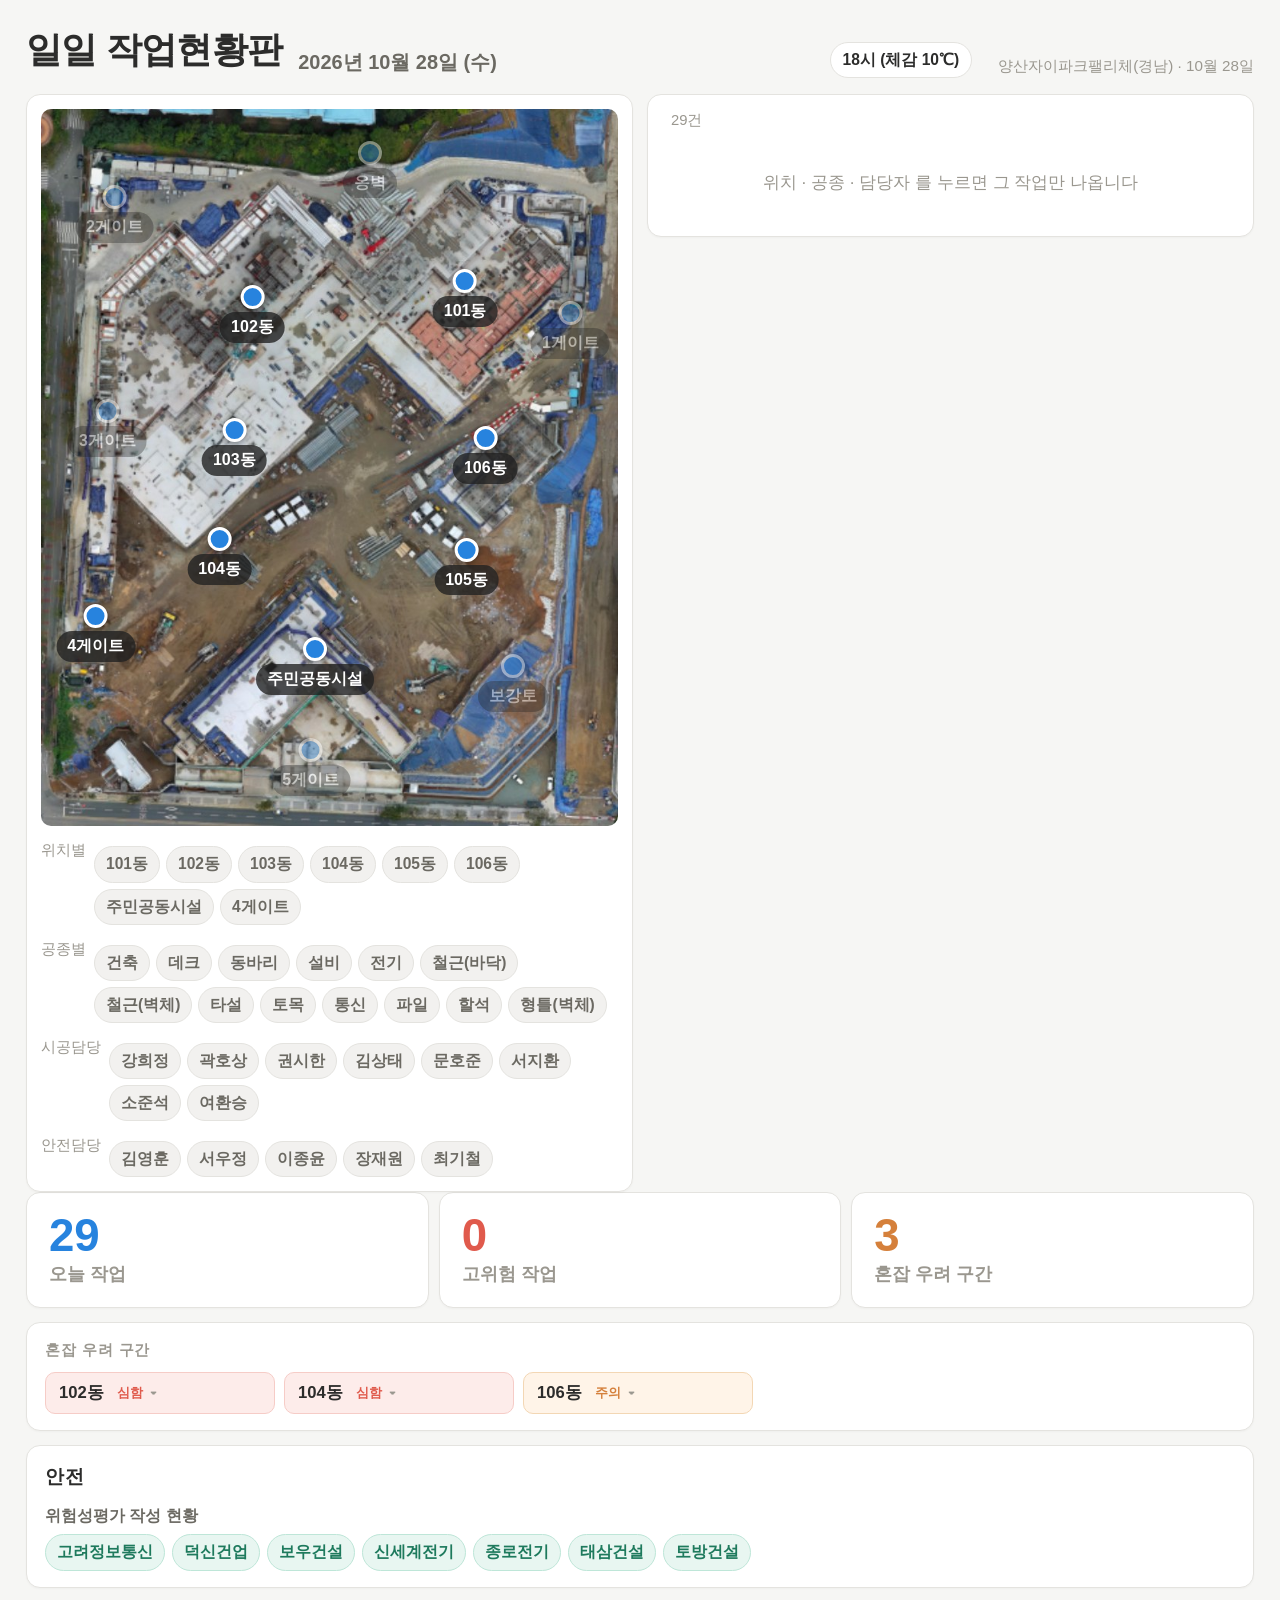
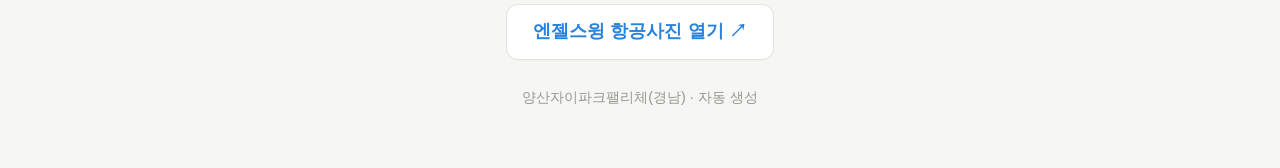
==== commit d3dcb29f: "Add files via upload" ====
--- a/ax/index.html
+++ b/ax/index.html
@@ -1,410 +1,405 @@
-<!DOCTYPE html>
-<html lang="ko" data-final="1"><head><meta charset="utf-8"><meta name="viewport" content="width=device-width,initial-scale=1">
-<title>양산자이파크팰리체 AX 사례</title>
-<style>
-:root{--ink:#1E2229;--sub:#6B6F76;--line:#E6E5E3;--soft:#F7F6F4;--soft2:#EFEEEB;--acc:#E8622C;--acc2:#FCEDE5;--blue:#2783DE;--blue2:#E5F2FC}
+<!doctype html><html lang="ko"><head><meta charset="utf-8"><meta name="viewport" content="width=device-width,initial-scale=1"><meta http-equiv="refresh" content="300"><title>2026-10-28 일일작업현황판</title><style>
+.lab.big{font-size:1em;color:var(--tx);font-weight:700}
+.sub{margin:12px 0 6px;font-size:.82em;color:var(--tx2);font-weight:700}
+
+.cl p.ai{color:var(--tx);background:#FFF6E8;border-left:3px solid var(--or);padding:7px 10px;margin:6px 0;border-radius:4px}
+.cl>summary{cursor:pointer;list-style:none;display:flex;align-items:center;gap:7px}
+.cl>summary::-webkit-details-marker{display:none}
+.cl>summary::after{content:'▾';color:var(--tx3);font-size:.8em}
+.cl[open]>summary::after{content:'▴'}
+
+.grp{display:flex;align-items:flex-start;gap:8px;margin-top:8px}
+.gl{flex:0 0 auto;font-size:.8em;color:var(--tx3);padding:4px 0}
+
+.clash{display:flex;flex-wrap:wrap;gap:10px}
+.cl{display:block;min-width:230px;max-width:330px;background:var(--pan2);border:1px solid var(--bd);border-left:4px solid var(--or);border-radius:10px;padding:10px 12px}
+.cl.hi{border-left-color:var(--red);background:#FDF2F0}
+.cl b{display:inline-block;font-size:1.02em;color:var(--tx)}
+.cl em{margin-left:6px;font-style:normal;font-size:.8em;color:var(--or)}
+.cl.hi em{color:var(--red)}
+.cl i{display:block;font-style:normal;font-size:.84em;color:var(--tx2);margin-top:3px}
+.cl u{display:block;text-decoration:none;font-size:.84em;color:var(--or);margin-top:4px}
+.cl.hi u{color:var(--red)}
+.cl s{display:block;text-decoration:none;font-size:.8em;color:var(--tx3);margin-top:3px}
+.cl p{margin:4px 0 0;font-size:.82em;color:var(--tx2)}
+
+:root{
+ --bg:#F6F6F4; --pan:#FFFFFF; --pan2:#F2F1EF; --bd:#E4E3DF;
+ --tx:#2C2C2B; --tx2:#6B6962; --tx3:#9A978F;
+ --bl:#2783DE; --or:#D5803B; --red:#E05A4C; --gr:#2FA37F; --pu:#8B6BD9;
+ --fs:15px;
+}
 *{box-sizing:border-box;margin:0;padding:0}
-html,body{height:100%;background:#E9E8E5;overflow:hidden;font-family:Pretendard,"Malgun Gothic","Apple SD Gothic Neo","Noto Sans KR","Noto Sans CJK KR",sans-serif;color:var(--ink);-webkit-font-smoothing:antialiased}
-#stage{position:absolute;left:50%;top:50%;width:1600px;height:900px;transform-origin:0 0}
-.slide{position:absolute;inset:0;background:#fff;padding:72px 88px;display:none;overflow:hidden}
-.slide.active{display:block;animation:fade .25s ease}
-@keyframes fade{from{opacity:0}to{opacity:1}}
-@media (prefers-reduced-motion:reduce){.slide.active{animation:none}}
-em{font-style:normal;color:var(--acc)}
-.lab{font-size:18px;font-weight:700;color:var(--acc);letter-spacing:.02em;display:flex;gap:10px;align-items:center}
-.head h2,.side h2{font-size:46px;font-weight:800;letter-spacing:-.02em;line-height:1.25;margin-top:14px}
-.chip{display:inline-block;padding:7px 14px;border:1.5px solid var(--ink);border-radius:8px;font-size:17px;font-weight:700;background:#fff}
-.x{margin:0 8px;color:var(--acc);font-weight:800;font-size:20px}
-.ph{color:#A8A6A1!important}
-/* cover */
-.cover{display:none;padding:0}
-.cover.active{display:grid;grid-template-columns:1fr 560px}
-.cv-l{padding:110px 88px;display:flex;flex-direction:column;justify-content:center}
-.det{padding:56px 72px 64px;flex-direction:column}.det.active{display:flex}
-.det>.lab{display:flex;align-items:center;gap:10px}
-.det>h2{margin:14px 0 30px;font-size:40px;line-height:1.3}
-.dg{flex:1;min-height:0;display:grid;grid-template-columns:430px 1fr;gap:40px;align-items:center}
-.steps{list-style:none;display:flex;flex-direction:column;gap:14px;margin:0;padding:0}
-.steps li{display:flex;gap:16px;align-items:flex-start;background:#fff;border:1px solid var(--line);border-radius:12px;padding:20px 22px}
-.sn{flex:0 0 34px;height:34px;border-radius:50%;background:var(--acc);color:#fff;font-weight:800;font-size:17px;display:flex;align-items:center;justify-content:center}
-.steps b{display:block;font-size:21px;font-weight:800;line-height:1.35}
-.steps p{margin:6px 0 0;font-size:16px;line-height:1.5;color:var(--sub)}
-.shot{margin:0;display:flex;flex-direction:column;align-items:flex-end;min-height:0;height:100%;justify-content:center}
-.shot img{border-radius:10px;box-shadow:0 2px 4px rgba(0,0,0,.06),0 10px 28px rgba(0,0,0,.10);display:block}
-.shot figcaption{margin-top:12px;font-size:15px;color:var(--sub)}
-.dg2{flex:1;min-height:0;display:flex;flex-direction:column;justify-content:space-between;gap:24px}
-.pics{display:flex;align-items:center;justify-content:center;gap:22px}
-.parr{font-size:34px;color:var(--acc);font-weight:800}
-.shot2{margin:0;display:flex;flex-direction:column;align-items:flex-end}
-.shot2 img{border-radius:10px;box-shadow:0 2px 4px rgba(0,0,0,.06),0 10px 28px rgba(0,0,0,.10);display:block}
-.shot2 figcaption{margin-top:10px;font-size:15px;color:var(--sub)}
-.hsteps .steps{flex-direction:row;gap:14px}
-.hsteps .steps li{flex:1;padding:16px 18px}
-.hsteps .steps b{font-size:18px}.hsteps .steps p{font-size:15px}
-.fin{display:none;flex-direction:column;justify-content:center;padding:88px 120px}.fin.active{display:flex}
-.fin h2{font-size:76px;line-height:1.2;margin:22px 0 56px;letter-spacing:-.02em}
-.chips{display:flex;flex-wrap:wrap;gap:12px;max-width:1200px}
-.chip{border:0!important;font-size:20px;font-weight:700;padding:10px 18px;border-radius:999px;background:var(--acc2);color:var(--acc)}
-.ba{display:flex;flex-direction:column;gap:8px;margin-top:14px}
-.row{display:grid;grid-template-columns:58px 1fr;gap:10px;align-items:start;padding:12px 14px;border-radius:10px}
-.row.bf{background:#F2F1EF}.row.af{background:var(--acc2)}
-.tag{font-size:12px;font-weight:800;letter-spacing:.03em;color:#8A8F98;padding-top:5px}
-.row.af .tag{color:var(--acc)}
-.kw{display:block;font-size:19px;font-weight:800;line-height:1.35;color:var(--ink)}
-.row.af .kw{color:var(--acc)}
-.ds{display:block;font-size:15px;line-height:1.5;color:var(--sub);margin-top:4px}
-.sec:not(.multi) .case{background:#fff!important}
-.sec:not(.multi) .ba{gap:12px;margin-top:22px}
-.sec:not(.multi) .row{padding:18px 18px;grid-template-columns:1fr;gap:6px}
-.sec:not(.multi) .tag{padding-top:0}
-.sec:not(.multi) .kw{font-size:23px}.sec:not(.multi) .ds{font-size:16px}
-.multi .case.on{background:#fff!important}
-.multi .ba{margin-top:10px;gap:6px}
-.multi .row{padding:7px 12px;align-items:center}
-.multi .tag{padding-top:0}
-.multi .kw{font-size:16px}
-.multi .ds{display:block;font-size:14px;margin-top:1px;line-height:1.4}
-.sec.multi.active{grid-template-columns:420px 1fr}
-.multi .case{padding:12px 16px!important}.multi .c-name{font-size:20px}
-.multi .ba{margin-top:8px;gap:5px}.multi .row{padding:6px 12px;grid-template-columns:52px 1fr}
-.multi .kw{font-size:15px;line-height:1.3}
-.kicker{font-size:20px;font-weight:700;color:var(--acc)}
-.cover h1{font-size:92px;line-height:1.12;font-weight:800;letter-spacing:-.03em;margin:24px 0 28px}
-.sub{font-size:24px;color:var(--sub)}
-.who{margin-top:64px;font-size:20px;font-weight:600}
-.cv-r{background:var(--soft);color:var(--ink);border-left:1px solid var(--line);padding:110px 64px;display:flex;flex-direction:column;justify-content:center;gap:0}
-.cv-row{display:flex;gap:24px;align-items:baseline;padding:22px 0;border-bottom:1px solid var(--line);font-size:22px;font-weight:600}
-.cv-row:last-child{border-bottom:0}
-.cv-row b{color:var(--acc);font-size:20px;min-width:30px}
-/* overview */
-.ovs.active{background:var(--soft)}
-.ov{display:grid;grid-template-columns:repeat(5,1fr);gap:18px;margin-top:52px;height:560px}
-.ov-card{all:unset;box-sizing:border-box;cursor:pointer;background:#fff;border:1px solid var(--line);border-top:5px solid var(--acc);border-radius:12px;padding:28px 26px;display:flex;flex-direction:column;transition:transform .15s,box-shadow .15s}
-.ov-card:hover,.ov-card:focus-visible{box-shadow:0 1px 2px rgba(0,0,0,.05),0 8px 20px rgba(0,0,0,.06)}
-.ov-top{display:flex;justify-content:space-between;align-items:center}
-.ov-n{font-size:48px;font-weight:800;color:var(--acc);line-height:1;letter-spacing:-.02em}
-.ov-c{font-size:14px;font-weight:700;color:var(--acc);background:var(--acc2);border-radius:6px;padding:5px 10px}
-.ov-f{margin:26px 0 24px;height:150px;display:flex;flex-direction:column;align-items:center;justify-content:flex-start;text-align:center;gap:2px}
-.ft{font-size:25px;font-weight:800;line-height:1.3;letter-spacing:-.01em}
-.fx{font-size:18px;font-weight:800;color:var(--acc);line-height:1.1}
-.ov-card ul{list-style:none;border-top:1px solid var(--line);padding-top:20px;display:flex;flex-direction:column;gap:10px}
-.ov-card li{font-size:19px;font-weight:600;display:flex;align-items:center;gap:10px;color:#3A3F47}
-.ov-card li:before{content:"";width:6px;height:6px;border-radius:50%;background:var(--acc);flex:0 0 6px}
-/* section */
-.sec.active{display:grid;grid-template-columns:320px 1fr;grid-template-rows:auto 1fr;column-gap:32px;row-gap:24px;padding:48px 56px 40px}
-.sec .side{display:contents}
-.sec .side>.lab,.sec .side>h2{grid-column:1/-1}
-.sec .side>.lab{grid-row:1;align-self:start}
-.sec .side>h2{grid-row:1;margin:40px 0 0!important}
-.sec .cases{grid-column:1;grid-row:2}
-.sec .stagev{grid-column:2;grid-row:2;justify-content:flex-start}
-.side{display:flex;flex-direction:column;min-height:0}
-.num{background:var(--acc);color:#fff;border-radius:6px;padding:2px 10px}
-.side h2{font-size:36px;white-space:nowrap}
-.tools{margin:18px 0 22px}
-.cases{display:flex;flex-direction:column;gap:10px;flex:1;min-height:0}
-.case{border:1px solid var(--line);border-radius:10px;padding:14px 18px;cursor:pointer;background:#fff;transition:border-color .15s,background .15s}
-.case:focus-visible{outline:2px solid var(--blue)}
-.case.on{border-color:var(--acc);background:var(--acc2)}
-.step{margin-left:6px;font-size:15px;color:var(--sub);font-weight:600}
-.c-name{font-size:24px;font-weight:800}
-
-.sec:not(.multi) .c-name{font-size:30px}.sec:not(.multi) .case{padding:28px 26px;cursor:default;background:var(--soft);border-color:var(--line)}.sec:not(.multi) .c-body p{font-size:18px;margin-top:18px}.sec:not(.multi) .c-body b{font-size:13px}
-.multi .cases{gap:10px}.multi .case{padding:14px 18px}.multi .c-name{font-size:21px}
-.c-body{display:block;margin-top:8px}
-.case.on .c-body,.sec:not(.multi) .c-body{display:block}
-.c-body p{font-size:15px;line-height:1.45;display:flex;flex-direction:column;gap:2px;margin-top:8px}
-.c-body b{font-size:12px;font-weight:800;color:var(--acc);letter-spacing:.04em}
-.arr{font-size:26px;color:var(--sub)}
-.stagev{position:relative;display:flex;flex-direction:column;justify-content:center}
-.vslot{display:none;width:100%;max-height:100%;aspect-ratio:16/9;background:var(--soft);border:1.5px dashed #D3D1CC;border-radius:12px;overflow:hidden;position:relative}
-.vslot.on{display:block}
-.vslot video,.vslot iframe{width:100%;height:100%;border:0;display:block;background:#000}
-.vempty{position:absolute;inset:0;display:flex;flex-direction:column;align-items:center;justify-content:center;gap:14px;color:var(--sub);font-size:18px;text-align:center}
-.vempty .play{width:84px;height:84px;border-radius:50%;border:2px solid var(--acc);display:flex;align-items:center;justify-content:center;font-size:30px;color:var(--acc);padding-left:5px}
-.vempty small{font-size:15px;color:#A8A6A1}
-.vslot:has(video),.vslot:has(iframe){background:#000;border:0}
-.vslot:has(.ytcard){background:#000;border:0}
-.ytcard{position:absolute;inset:0;display:flex;align-items:center;justify-content:center;text-decoration:none}
-.ytcard img{width:100%;height:100%;object-fit:contain;opacity:.85}
-.ytplay{position:absolute;width:96px;height:68px;border-radius:18px;background:#FF0033;color:#fff;font-size:30px;display:flex;align-items:center;justify-content:center;padding-left:4px}
-.ytmsg{position:absolute;bottom:22px;color:#fff;font-size:17px;font-weight:600;background:rgba(0,0,0,.55);padding:8px 16px;border-radius:8px}
-body.editing .vslot{cursor:pointer}
-body.editing .vslot:has(video,iframe,.ytcard)::after{content:"클릭해서 영상 바꾸기";position:absolute;inset:0;display:flex;align-items:flex-start;justify-content:flex-end;padding:16px;font-size:16px;font-weight:700;color:#fff;background:linear-gradient(rgba(0,0,0,.45),transparent 30%);z-index:5}
-.vcap{display:flex;align-items:center;gap:10px;margin-top:16px;font-size:18px;font-weight:700}
-.dot{width:10px;height:10px;border-radius:50%;background:var(--acc)}
-body.editing .vslot{cursor:pointer;outline:2px dashed var(--acc);outline-offset:4px}
-/* summary */
-.sum-wrap{display:grid;grid-template-columns:1fr 360px;gap:40px;margin-top:32px}
-.bars{display:flex;flex-direction:column;gap:5px}
-.bars-h,.bar{display:grid;grid-template-columns:210px 1fr 170px 90px;align-items:center;gap:16px;height:44px}
-.bar .bn{font-size:17px;font-weight:700;white-space:nowrap;overflow:hidden;text-overflow:ellipsis}
-.bar .bn i{font-style:normal;color:var(--acc);font-size:13px;margin-right:8px}
-.track{position:relative;height:30px;background:var(--soft);border-radius:6px}
-.track .b1{position:absolute;left:0;top:0;bottom:0;background:#D9D7D3;border-radius:6px}
-.track .b2{position:absolute;left:0;top:0;bottom:0;background:var(--acc);border-radius:6px}
-.track .tx{position:absolute;left:12px;top:0;line-height:30px;font-size:13px;color:var(--sub);font-weight:600}
-.bars-h{font-size:13px;color:var(--sub);font-weight:700;height:22px;align-items:center}.bars-h span:nth-child(3),.bars-h span:nth-child(4){text-align:right}
-.bar .bt{font-size:16px;font-weight:700;text-align:right;white-space:nowrap;color:var(--sub)}.bar .bt .bf,.bar .bt .af{color:var(--ink)}
-.bar .bp{font-size:16px;font-weight:800;text-align:right;white-space:nowrap}
-.bar .bp small{font-size:12px;color:var(--sub);font-weight:600;margin-left:4px}
-.total{background:var(--acc2);color:var(--ink);border-radius:14px;padding:40px 36px;display:flex;flex-direction:column}
-.t-lab{font-size:18px;font-weight:700;color:var(--sub)}
-.t-row{display:flex;align-items:center;gap:18px;margin-top:28px}
-.t-row small{display:block;font-size:14px;color:var(--sub);font-weight:600;margin-bottom:4px}
-.t-row b{font-size:32px;font-weight:800;white-space:nowrap}
-.t-row div:nth-child(3) b{color:var(--acc)}
-
-.t-pct{margin-top:40px;display:flex;align-items:baseline;gap:10px}
-.t-pct b{font-size:80px;white-space:nowrap;font-weight:800;line-height:1;color:var(--acc);letter-spacing:-.03em}
-.t-pct span{font-size:26px;font-weight:700;white-space:nowrap}
-.t-note{margin-top:auto;font-size:14px;color:rgba(255,255,255,.55);line-height:1.5}
-.legend{display:flex;gap:20px;font-size:14px;color:var(--sub);margin-top:14px;font-weight:600}
-.legend span:before{content:"";display:inline-block;width:14px;height:10px;border-radius:3px;margin-right:6px;background:#D9D7D3}
-.legend span.a:before{background:var(--acc)}
-.kpi{display:grid;grid-template-columns:1fr 60px 1fr 1fr;gap:24px;align-items:center;margin-top:110px}
-.k{background:var(--soft);border-radius:14px;padding:40px 40px 44px}
-.k small{display:block;font-size:20px;font-weight:700;color:var(--sub)}
-.kv{display:flex;align-items:baseline;gap:8px;margin-top:18px;white-space:nowrap}
-.kv b{font-size:96px;font-weight:800;line-height:1;letter-spacing:-.03em}
-.kv span{font-size:28px;font-weight:700}
-.k-arr{font-size:44px;color:var(--sub);text-align:center}
-.k.hl{background:var(--acc2)}.k.hl b,.k.hl .kv span{color:var(--acc)}
-.k-note{margin-top:36px;font-size:17px;color:var(--sub)}
-/* end */
-.end.active{display:flex;flex-direction:column;padding:96px 88px}
-.end h2{font-size:64px;font-weight:800;line-height:1.25;letter-spacing:-.02em}
-.next{display:grid;grid-template-columns:repeat(3,1fr);gap:24px;margin-top:72px}
-.next>div{border-top:3px solid var(--ink);padding-top:24px}
-.next b{font-size:18px;color:var(--acc)}
-.next h3{font-size:30px;font-weight:800;margin:12px 0 12px}
-.next p{font-size:19px;color:var(--sub);line-height:1.5}
-.end-f{margin-top:auto;font-size:18px;color:var(--sub);font-weight:600}
-/* chrome */
-#nav{position:fixed;right:18px;bottom:16px;display:flex;gap:6px;z-index:10;align-items:center}
-#nav button{min-width:44px;height:40px;padding:0 14px;border:1px solid var(--line);background:#fff;border-radius:8px;font:inherit;font-size:14px;font-weight:700;color:var(--ink);cursor:pointer}
-#nav button:hover{border-color:var(--ink)}
-#nav #edit.on{background:var(--acc);border-color:var(--acc);color:#fff}
-#pg{font-size:13px;color:var(--sub);margin-right:6px;font-weight:600}
-#prog{position:fixed;left:0;bottom:0;height:3px;background:var(--acc);z-index:10;transition:width .2s}
-body.present #nav{opacity:0}body.present #nav:hover{opacity:1}
-body.editing .e{outline:1px dashed #E8622C66;cursor:text;min-width:10px}
-body.editing .e:focus{outline:2px solid var(--acc)}
-#hint{position:fixed;left:18px;bottom:22px;font-size:13px;color:var(--sub);display:none;z-index:10}
-body.editing #hint{display:block}
-/* modal */
-#vm{position:fixed;inset:0;background:rgba(20,22,26,.5);display:none;align-items:center;justify-content:center;z-index:20}
-#vm.open{display:flex}
-#vm .box{background:#fff;border-radius:12px;padding:28px;width:520px;font-size:15px}
-#vm h4{font-size:20px;margin-bottom:6px}
-#vm p{color:var(--sub);line-height:1.5;margin-bottom:16px;font-size:14px}
-#vm label{display:block;font-weight:700;margin:14px 0 6px}
-#vm input[type=text]{width:100%;height:44px;border:1px solid var(--line);border-radius:8px;padding:0 12px;font:inherit}
-#vm .row{display:flex;gap:8px;margin-top:22px;justify-content:flex-end}
-#vm button{height:44px;padding:0 16px;border-radius:8px;border:1px solid var(--line);background:#fff;font:inherit;font-weight:700;cursor:pointer}
-#vm .pri{background:var(--ink);color:#fff;border-color:var(--ink)}
-#vm .del{margin-right:auto;color:#C2453A}
-#vm .file{background:var(--soft);width:100%;text-align:left}
-</style></head>
-<body class="">
-<div id="stage" style="transform: translate(-50%, -50%) scale(1.01556); transform-origin: center center; left: 50%; top: 50%;">
-<section class="slide cover">
- <div class="cv-l">
-  <div class="kicker e">AI 개선방향 (AX)</div>
-  <h1 class="e">양산자이파크팰리체<br><em>AX 사례</em></h1>
-  <p class="sub e"><br></p>
- </div>
- <div class="cv-r"><div class="cv-row"><b>01</b><span>PMX × 확장프로그램</span></div><div class="cv-row"><b>02</b><span>PMX × 확장프로그램 × 외부자료</span></div><div class="cv-row"><b>03</b><span>PMX × 확장프로그램 × Excel</span></div><div class="cv-row"><b>04</b><span>HTML</span></div><div class="cv-row"><b>05</b><span>프로그래밍</span></div></div>
-</section>
-<section class="slide ovs">
- <div class="head"><div class="lab e">한눈에 보기</div><h2 class="e"><em>10가지 업무</em>가 가벼워졌습니다</h2></div>
- <div class="ov"><button class="ov-card" data-go="sec01"><div class="ov-top"><span class="ov-n">01</span><span class="ov-c">사례 3</span></div><div class="ov-f"><span class="ft">PMX</span><span class="fx">×</span><span class="ft">확장프로그램</span></div><ul><li><span class="e">위험성평가</span></li><li><span class="e">퇴근관리</span></li><li><span class="e">유소견자 관리</span></li></ul></button><button class="ov-card" data-go="sec02"><div class="ov-top"><span class="ov-n">02</span><span class="ov-c">사례 2</span></div><div class="ov-f"><span class="ft">PMX</span><span class="fx">×</span><span class="ft">확장프로그램</span><span class="fx">×</span><span class="ft">외부자료</span></div><ul><li><span class="e">노무비닷컴</span></li><li><span class="e">혹서기 관리</span></li></ul></button><button class="ov-card" data-go="sec03"><div class="ov-top"><span class="ov-n">03</span><span class="ov-c">사례 1</span></div><div class="ov-f"><span class="ft">PMX</span><span class="fx">×</span><span class="ft">확장프로그램</span><span class="fx">×</span><span class="ft">Excel</span></div><ul><li><span class="e">건강기록 자동입력</span></li></ul></button><button class="ov-card" data-go="sec04"><div class="ov-top"><span class="ov-n">04</span><span class="ov-c">사례 1</span></div><div class="ov-f"><span class="ft">HTML</span></div><ul><li><span class="e">안전관리비</span></li></ul></button><button class="ov-card" data-go="sec05"><div class="ov-top"><span class="ov-n">05</span><span class="ov-c">사례 3</span></div><div class="ov-f"><span class="ft">프로그래밍</span></div><ul><li><span class="e">근골격계</span></li><li><span class="e">MSDS 경고표지</span></li><li><span class="e">AI CCTV</span></li></ul></button></div>
-</section>
-<section class="slide sec multi" id="sec01">
- <div class="side">
-  <div class="lab"><span class="num">01</span><span class="e">AX 사례</span></div>
-  <h2 class="e">PMX × 확장프로그램</h2>
-  <div class="cases"><div class="case on" data-id="risk" tabindex="0">
-  <div class="c-name e">위험성평가</div>
-  <div class="ba"><div class="row bf"><span class="tag">Before</span><div><b class="e kw">일일이 대조</b><span class="e ds">출역일보와 위험성평가를 하나씩 수기비교</span></div></div><div class="row af"><span class="tag">After</span><div><b class="e kw">자동 비교</b><span class="e ds">버튼을 누르면 작성 여부를 바로 확인</span></div></div></div>
-</div><div class="case" data-id="work" tabindex="0">
-  <div class="c-name e">퇴근관리</div>
-  <div class="ba"><div class="row bf"><span class="tag">Before</span><div><b class="e kw">전화로 확인</b><span class="e ds">일일이 전화해 퇴근 인원 파악</span></div></div><div class="row af"><span class="tag">After</span><div><b class="e kw">바로 문자 발송</b><span class="e ds">잔류인원 바로 확인 → 문자발송</span></div></div></div>
-</div><div class="case" data-id="health" tabindex="0">
-  <div class="c-name e">유소견자 관리</div>
-  <div class="ba"><div class="row bf"><span class="tag">Before</span><div><b class="e kw">사이트 개별 조회</b><span class="e ds">사이트에서 한 명씩 확인</span></div></div><div class="row af"><span class="tag">After</span><div><b class="e kw">실시간 확인</b><span class="e ds">출역 인원 중 유소견자를 바로 표시 → 문자발송</span></div></div></div>
-</div></div>
- </div>
- <div class="stagev"><div class="vslot on" data-id="risk" data-src="https://youtu.be/a96L4Wc18O4"></div><div class="vslot" data-id="work" data-src="https://youtu.be/a96L4Wc18O4"></div><div class="vslot" data-id="health" data-src="https://youtu.be/CmPqfc2JFWY"></div></div>
-</section>
-<section class="slide sec" id="sec02">
- <div class="side">
-  <div class="lab"><span class="num">02</span><span class="e">AX 사례</span><span class="step">1 / 2</span></div>
-  <h2 class="e">PMX × 확장프로그램 × 외부자료</h2>
-  <div class="cases"><div class="case on" data-id="nomu" tabindex="0">
-  <div class="c-name e">노무비닷컴</div>
-  <div class="ba"><div class="row bf"><span class="tag">Before</span><div><b class="e kw">서류 직접 대조</b><span class="e ds">출역일보와 기성내역서<br>일일이 비교</span></div></div><div class="row af"><span class="tag">After</span><div><b class="e kw">프로그램 분석</b><span class="e ds">노무비 닷컴 x PMX <br>등록인원, 출역기록 자동비교</span></div></div></div>
-</div></div>
- </div>
- <div class="stagev"><div class="vslot on" data-id="nomu" data-src="https://youtu.be/7Ug_qkuPB_c"></div></div>
-</section>
-<section class="slide sec">
- <div class="side">
-  <div class="lab"><span class="num">02</span><span class="e">AX 사례</span><span class="step">2 / 2</span></div>
-  <h2 class="e">PMX × 확장프로그램 × 외부자료</h2>
-  <div class="cases"><div class="case on" data-id="heat" tabindex="0">
-  <div class="c-name e">혹서기 관리</div>
-  <div class="ba"><div class="row bf"><span class="tag">Before</span><div><b class="e kw">단계별 전달</b><span class="e ds">기상청 → 협력사 관리자 → <br>근로자, 전달이 늦음</span></div></div><div class="row af"><span class="tag">After</span><div><b class="e kw">실시간 알림</b><span class="e ds">날씨와 휴식 안내를 자동으로 <br>전달</span></div></div></div>
-</div></div>
- </div>
- <div class="stagev"><div class="vslot on" data-id="heat" data-src="https://youtube.com/shorts/DyxElxybnGo?feature=share"></div></div>
-</section>
-<section class="slide sec" id="sec03">
- <div class="side">
-  <div class="lab"><span class="num">03</span><span class="e">AX 사례</span></div>
-  <h2 class="e">PMX × 확장프로그램 × Excel</h2>
-  <div class="cases"><div class="case on" data-id="hrec" tabindex="0">
-  <div class="c-name e">건강기록 자동입력</div>
-  <div class="ba"><div class="row bf"><span class="tag">Before</span><div><b class="e kw">수기 입력</b><span class="e ds">건강기록을 한 건씩 직접 입력</span></div></div><div class="row af"><span class="tag">After</span><div><b class="e kw">엑셀 업로드</b><span class="e ds">PMX에 자동 기록, <br>시간·휴먼에러 감소</span></div></div></div>
-</div></div>
- </div>
- <div class="stagev"><div class="vslot on" data-id="hrec" data-src="https://youtu.be/Xc2SfMZQBGk"></div></div>
-</section>
-<section class="slide sec" id="sec04">
- <div class="side">
-  <div class="lab"><span class="num">04</span><span class="e">AX 사례</span></div>
-  <h2 class="e">HTML</h2>
-  <div class="cases"><div class="case on" data-id="sfee" tabindex="0">
-  <div class="c-name e">안전관리비</div>
-  <div class="ba"><div class="row bf"><span class="tag">Before</span><div><b class="e kw">확인 후 재입력</b><span class="e ds">하나씩 옮겨 적다 보니 실수와 시간 소요</span></div></div><div class="row af"><span class="tag">After</span><div><b class="e kw">엑셀 자동 처리</b><span class="e ds">입력 오류 감소, 시간 단축</span></div></div></div>
-</div></div>
- </div>
- <div class="stagev"><div class="vslot on" data-id="sfee" data-src="https://youtu.be/Pd2R8qhXuvQ"></div></div>
-</section>
-<section class="slide sec" id="sec05">
- <div class="side">
-  <div class="lab"><span class="num">05</span><span class="e">AX 사례</span><span class="step">1 / 3</span></div>
-  <h2 class="e">프로그래밍</h2>
-  <div class="cases"><div class="case on" data-id="msk" tabindex="0">
-  <div class="c-name e">근골격계</div>
-  <div class="ba"><div class="row bf"><span class="tag">Before</span><div><b class="e kw">외주 또는 자체 조사</b><span class="e ds">비용이 들거나 정확도가 낮음</span></div></div><div class="row af"><span class="tag">After</span><div><b class="e kw">AI 자동 분석</b><span class="e ds">보고서까지 자동 작성, <br>신뢰성↑ 비용↓(공단 확인 完)</span></div></div></div>
-</div></div>
- </div>
- <div class="stagev"><div class="vslot on" data-id="msk" data-src="https://youtu.be/3QF58Th9RSk"></div></div>
-</section>
-<section class="slide sec">
- <div class="side">
-  <div class="lab"><span class="num">05</span><span class="e">AX 사례</span><span class="step">2 / 3</span></div>
-  <h2 class="e">프로그래밍</h2>
-  <div class="cases"><div class="case on" data-id="msds" tabindex="0">
-  <div class="c-name e">MSDS 경고표지</div>
-  <div class="ba"><div class="row bf"><span class="tag">Before</span><div><b class="e kw">원문 보고 직접 제작</b><span class="e ds">표지 하나 만드는 데 시간이 많이 걸림</span></div></div><div class="row af"><span class="tag">After</span><div><b class="e kw">바로 생성</b><span class="e ds">외국어 표지까지 즉시 가능</span></div></div></div>
-</div></div>
- </div>
- <div class="stagev"><div class="vslot on" data-id="msds" data-src="https://youtu.be/gqu4oirmnp8"></div></div>
-</section>
-<section class="slide det">
- <div class="lab"><span class="num">05</span><span class="e">AX 사례</span><span class="step">3 / 3 · AI CCTV (1/2)</span></div><h2 class="e">카메라마다 위험구역을 미리 구획해 두면,<br><em>AI가 근로자를 인식해 알려줍니다</em></h2>
- <div class="dg"><ol class="steps"><li><span class="sn">1</span><div><b class="e">카메라 위치 셋팅</b><p class="e">감시할 CCTV 화면을 프로그램에 등록합니다</p></div></li><li><span class="sn">2</span><div><b class="e">위험구역 구획 설정</b><p class="e">화면 위에 단부·개구부·출입금지 구역을 마우스로 그려 둡니다</p></div></li><li><span class="sn">3</span><div><b class="e">근로자 인식 → 팝업 알림</b><p class="e">AI가 근로자를 인식하고, 구획한 자리에 들어오면 팝업과 경고음이 울립니다</p></div></li><li><span class="sn">4</span><div><b class="e">사진·엑셀 자동 저장</b><p class="e">알림이 뜬 순간의 사진과 시간·위치가 엑셀에 자동으로 기록</p></div></li></ol><figure class="shot"><img style="width:876px;height:560px" src="[data-uri]" alt=""><figcaption class="e">프로그램 구동 화면</figcaption></figure></div>
-</section>
-<section class="slide det">
- <div class="lab"><span class="num">05</span><span class="e">AX 사례</span><span class="step">3 / 3 · AI CCTV (2/2)</span></div><h2 class="e">한 화면에 집중해도, 사전에 구획한 자리에서는<br><em>바로 팝업이 뜹니다</em></h2>
- <div class="dg2"><div class="pics"><figure class="shot2"><img style="width:538px;height:420px" src="[data-uri]" alt=""><figcaption class="e">설정 화면</figcaption></figure><div class="parr">→</div><figure class="shot2"><img style="width:750px;height:420px" src="[data-uri]